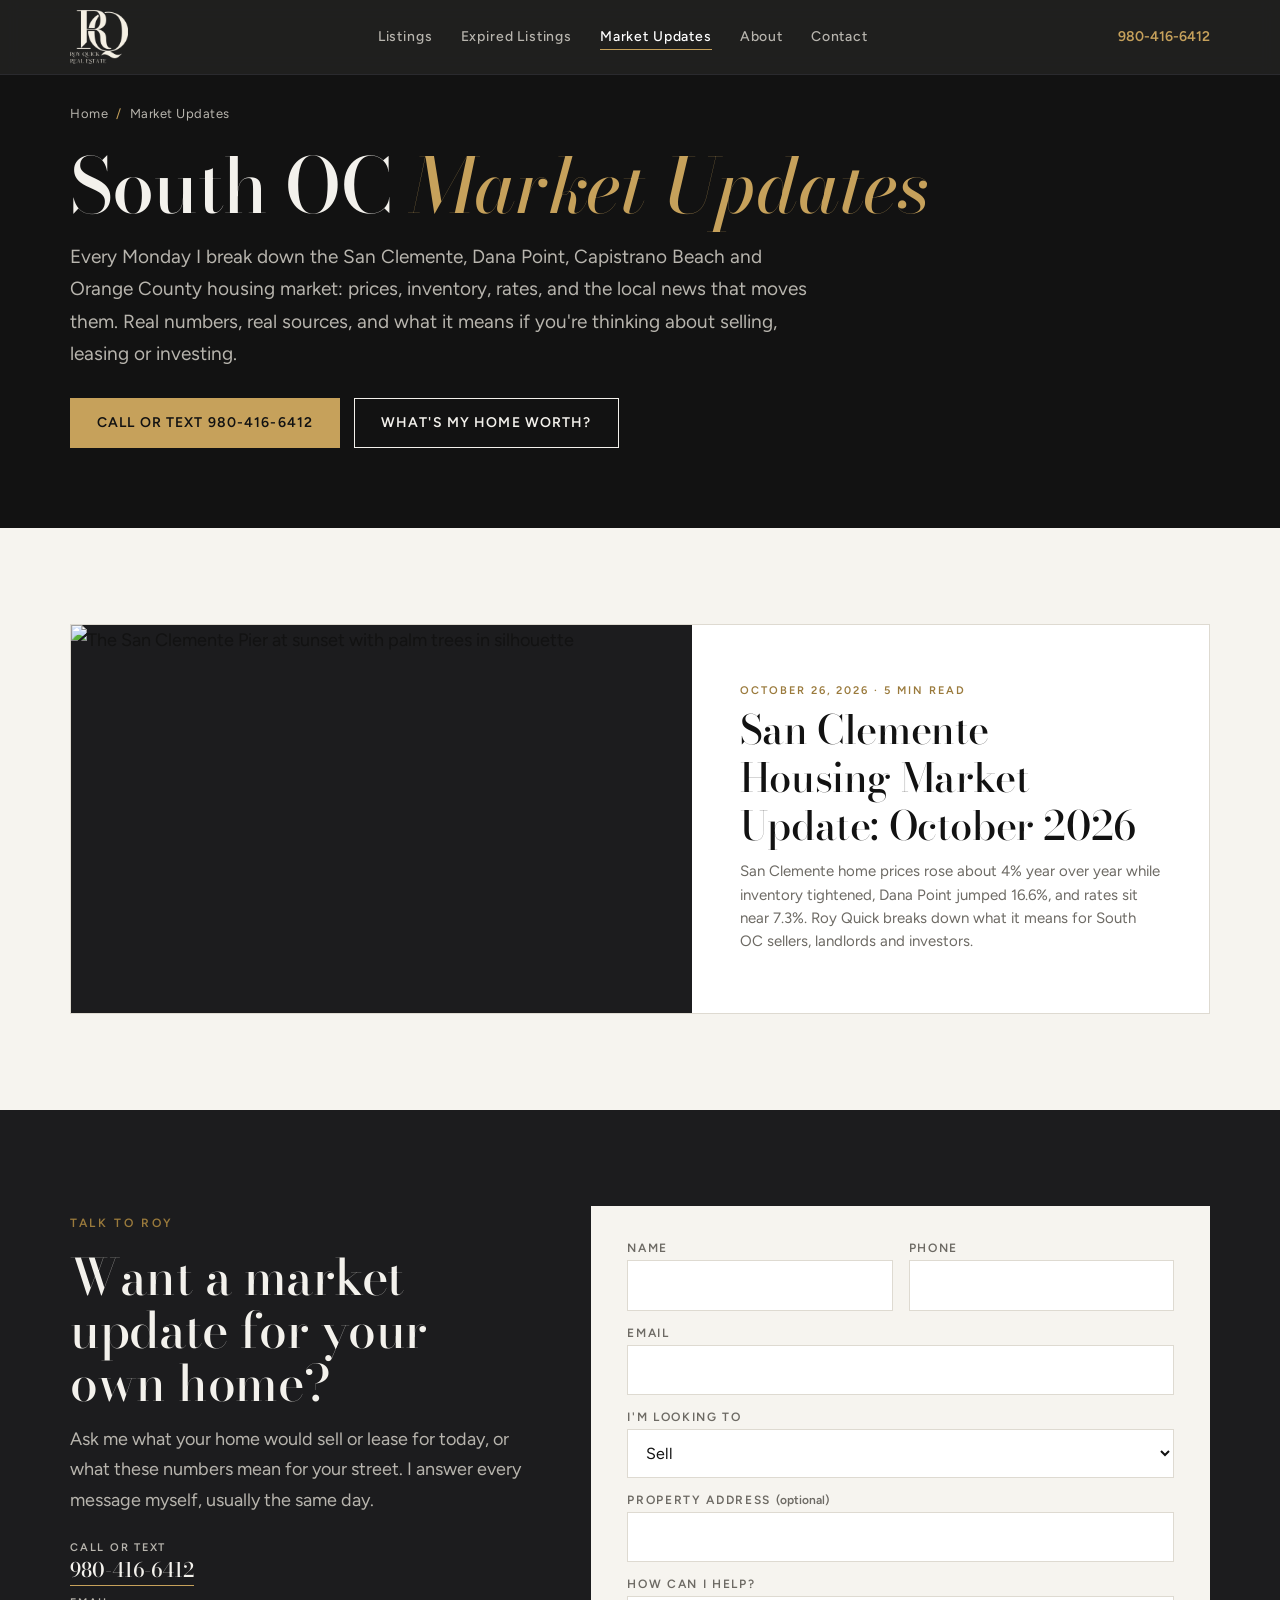
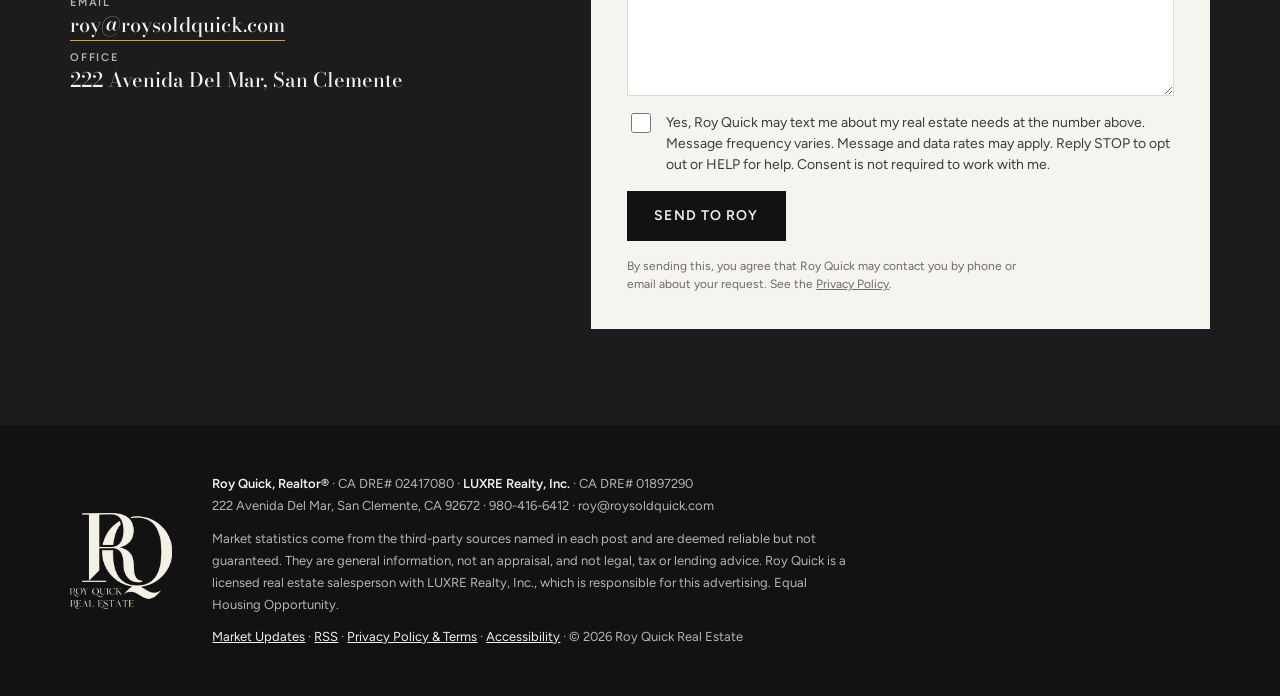
==== market-updates/index.html @ 563cfbc6 "Add Market Updates blog, SEO schema, and first draft post Co-Authored-By: Claude Opus 5.5 (1M contex" ====
<!doctype html>
<html lang="en">
<head>
<meta charset="utf-8">
<meta name="viewport" content="width=device-width, initial-scale=1, viewport-fit=cover">
<title>San Clemente &amp; South OC Real Estate Market Updates | Roy Quick, Realtor®</title>
<meta name="description" content="Weekly San Clemente, Dana Point, Capistrano Beach and Orange County housing market updates from Roy Quick, Realtor® with LUXRE Realty. Prices, inventory, rates and local news, with sources.">
<meta name="robots" content="index,follow,max-image-preview:large">
<link rel="canonical" href="https://roysoldquick.com/market-updates/">
<meta property="og:type" content="website">
<meta property="og:site_name" content="Roy Quick Real Estate">
<meta property="og:title" content="South OC Market Updates from Roy Quick">
<meta property="og:description" content="Weekly San Clemente, Dana Point and Orange County housing market updates, with sources.">
<meta property="og:url" content="https://roysoldquick.com/market-updates/">
<meta property="og:image" content="https://images.unsplash.com/photo-1586174274488-97262f49b7e2?auto=format&amp;fit=crop&amp;w=1200&amp;q=75">
<meta name="twitter:card" content="summary_large_image">
<link rel="preconnect" href="https://fonts.googleapis.com">
<link rel="preconnect" href="https://fonts.gstatic.com" crossorigin>
<link rel="preconnect" href="https://images.unsplash.com">
<link rel="stylesheet" href="https://fonts.googleapis.com/css2?family=Bodoni+Moda:ital,opsz,wght@0,6..96,400..700;1,6..96,400..600&family=Figtree:wght@400;500;600;700&display=swap">
<link rel="stylesheet" href="/assets/blog.css">
<link rel="icon" type="image/png" href="/logo-dark.png">
<link rel="alternate" type="application/rss+xml" title="Roy Quick Market Updates" href="/feed.xml">
<script type="application/ld+json">{
 "@context": "https://schema.org",
 "@graph": [
  {
   "@type": "Blog",
   "@id": "https://roysoldquick.com/market-updates/#blog",
   "name": "Roy Quick Market Updates",
   "description": "Weekly San Clemente, Dana Point and South Orange County real estate market updates and local news from Roy Quick, Realtor® with LUXRE Realty.",
   "url": "https://roysoldquick.com/market-updates/",
   "inLanguage": "en-US",
   "author": {
    "@id": "https://roysoldquick.com/#person"
   },
   "publisher": {
    "@id": "https://roysoldquick.com/#roy"
   },
   "blogPost": [
    {
     "@type": "BlogPosting",
     "headline": "San Clemente Housing Market Update: October 2026",
     "url": "https://roysoldquick.com/market-updates/san-clemente-housing-market-update-october-2026/",
     "datePublished": "2026-10-26T12:00:00-07:00",
     "image": "https://images.unsplash.com/photo-1586174274488-97262f49b7e2?auto=format&fit=crop&w=1200&q=75"
    }
   ]
  },
  {
   "@type": "BreadcrumbList",
   "itemListElement": [
    {
     "@type": "ListItem",
     "position": 1,
     "name": "Home",
     "item": "https://roysoldquick.com/"
    },
    {
     "@type": "ListItem",
     "position": 2,
     "name": "Market Updates",
     "item": "https://roysoldquick.com/market-updates/"
    }
   ]
  },
  {
   "@type": "Person",
   "@id": "https://roysoldquick.com/#person",
   "name": "Roy Quick",
   "jobTitle": "Realtor®",
   "url": "https://roysoldquick.com/",
   "image": "https://roysoldquick.com/roy.jpg",
   "worksFor": {
    "@type": "RealEstateAgent",
    "name": "LUXRE Realty, Inc.",
    "url": "https://luxrerealty.com/"
   },
   "hasCredential": {
    "@type": "EducationalOccupationalCredential",
    "credentialCategory": "license",
    "name": "California DRE Salesperson License #02417080"
   },
   "knowsAbout": [
    "San Clemente real estate",
    "Dana Point real estate",
    "South Orange County housing market",
    "Selling a home",
    "Leasing a home",
    "Real estate investing",
    "Expired listings"
   ],
   "sameAs": [
    "https://www.instagram.com/roysoldquick/",
    "https://www.youtube.com/@roysoldquick",
    "https://www.facebook.com/profile.php?id=61581441453609",
    "https://linktr.ee/roysoldquick"
   ]
  },
  {
   "@type": "RealEstateAgent",
   "@id": "https://roysoldquick.com/#roy",
   "name": "Roy Quick",
   "alternateName": "Roy Quick Real Estate",
   "url": "https://roysoldquick.com/",
   "image": "https://roysoldquick.com/roy.jpg",
   "telephone": "+1-980-416-6412",
   "email": "roy@roysoldquick.com",
   "address": {
    "@type": "PostalAddress",
    "streetAddress": "222 Avenida Del Mar",
    "addressLocality": "San Clemente",
    "addressRegion": "CA",
    "postalCode": "92672",
    "addressCountry": "US"
   },
   "areaServed": [
    {
     "@type": "City",
     "name": "San Clemente, CA"
    },
    {
     "@type": "City",
     "name": "Dana Point, CA"
    },
    {
     "@type": "City",
     "name": "Capistrano Beach, CA"
    },
    {
     "@type": "City",
     "name": "San Juan Capistrano, CA"
    },
    {
     "@type": "City",
     "name": "Laguna Niguel, CA"
    },
    {
     "@type": "City",
     "name": "Rancho Mission Viejo, CA"
    },
    {
     "@type": "AdministrativeArea",
     "name": "Orange County, CA"
    }
   ],
   "parentOrganization": {
    "@type": "RealEstateAgent",
    "name": "LUXRE Realty, Inc.",
    "url": "https://luxrerealty.com/"
   },
   "sameAs": [
    "https://www.instagram.com/roysoldquick/",
    "https://www.youtube.com/@roysoldquick",
    "https://www.facebook.com/profile.php?id=61581441453609",
    "https://linktr.ee/roysoldquick"
   ]
  }
 ]
}</script>
</head>
<body>
<a class="skip" href="#main">Skip to main content</a>
<header class="site">
  <div class="wrap nav">
    <a href="/" aria-label="Roy Quick Real Estate home"><img src="/logo-light.png" alt="Roy Quick Real Estate" width="58" height="54"></a>
    <ul>
      <li><a href="/#listings">Listings</a></li>
      <li><a href="/#expired">Expired Listings</a></li>
      <li><a href="/market-updates/" aria-current="page">Market Updates</a></li>
      <li><a href="/#about">About</a></li>
      <li><a href="/#contact">Contact</a></li>
    </ul>
    <a class="call" href="tel:+19804166412">980-416-6412</a>
  </div>
</header>
<main id="main">
<section class="bhero">
  <div class="wrap">
    <nav class="crumbs" aria-label="Breadcrumb"><a href="/">Home</a><span aria-hidden="true">/</span>Market Updates</nav>
    <h1>South OC <em>Market Updates</em></h1>
    <p class="lede">Every Monday I break down the San Clemente, Dana Point, Capistrano Beach and Orange County housing market: prices, inventory, rates, and the local news that moves them. Real numbers, real sources, and what it means if you're thinking about selling, leasing or investing.</p>
    <div class="ctas">
      <a class="btn btn-gold" href="tel:+19804166412">Call or text 980-416-6412</a>
      <a class="btn btn-line" href="#talk">What's my home worth?</a>
    </div>
  </div>
</section>
<div class="wrap"><div class="posts">
<a class="pcard feature" href="/market-updates/san-clemente-housing-market-update-october-2026/">
  <div class="ph"><img src="https://images.unsplash.com/photo-1586174274488-97262f49b7e2?auto=format&amp;fit=crop&amp;w=1400&amp;q=75" alt="The San Clemente Pier at sunset with palm trees in silhouette" loading="lazy" width="1400" height="875"></div>
  <div class="pb">
    <span class="meta">October 26, 2026 · 5 min read</span>
    <h2>San Clemente Housing Market Update: October 2026</h2>
    <p>San Clemente home prices rose about 4% year over year while inventory tightened, Dana Point jumped 16.6%, and rates sit near 7.3%. Roy Quick breaks down what it means for South OC sellers, landlords and investors.</p>
  </div>
</a>
</div></div>
<section class="lead" id="talk">
  <div class="wrap grid">
    <div>
      <span class="eyebrow">Talk to Roy</span>
      <h2>Want a market update for your own home?</h2>
      <p class="lede">Ask me what your home would sell or lease for today, or what these numbers mean for your street. I answer every message myself, usually the same day.</p>
      <dl>
        <div><dt>Call or text</dt><dd><a href="tel:+19804166412">980-416-6412</a></dd></div>
        <div><dt>Email</dt><dd><a href="mailto:roy@roysoldquick.com">roy@roysoldquick.com</a></dd></div>
        <div><dt>Office</dt><dd>222 Avenida Del Mar, San Clemente</dd></div>
      </dl>
    </div>
    <form data-lead novalidate>
      <div class="f"><label for="l-name">Name</label><input id="l-name" name="name" autocomplete="name" required></div>
      <div class="f"><label for="l-phone">Phone</label><input id="l-phone" name="phone" type="tel" autocomplete="tel"></div>
      <div class="f full"><label for="l-email">Email</label><input id="l-email" name="email" type="email" autocomplete="email"></div>
      <div class="f full"><label for="l-type">I'm looking to</label>
        <select id="l-type" name="looking_to"><option>Sell</option><option>Lease out my home</option><option>Get a home value</option><option>Invest</option><option>Buy</option><option>Other</option></select></div>
      <div class="f full"><label for="l-address">Property address <span style="text-transform:none;letter-spacing:0">(optional)</span></label><input id="l-address" name="address" autocomplete="street-address"></div>
      <div class="f full"><label for="l-msg">How can I help?</label><textarea id="l-msg" name="message"></textarea></div>
      <div class="f full"><label class="check" for="l-sms"><input type="checkbox" id="l-sms" name="sms_consent" value="yes"> <span>Yes, Roy Quick may text me about my real estate needs at the number above. Message frequency varies. Message and data rates may apply. Reply STOP to opt out or HELP for help. Consent is not required to work with me.</span></label></div>
      <div class="hp" aria-hidden="true"><label for="l-website">Leave this empty</label><input id="l-website" name="website" tabindex="-1" autocomplete="off"></div>
      <div class="form-foot">
        <button class="btn btn-dark" type="submit">Send to Roy</button>
        <p class="fine">By sending this, you agree that Roy Quick may contact you by phone or email about your request. See the <a href="/privacy.html">Privacy Policy</a>.</p>
        <p class="err" hidden></p>
      </div>
    </form>
  </div>
</section>
</main>
<footer>
  <div class="wrap">
    <img src="/logo-light.png" alt="Roy Quick Real Estate" width="102" height="96" loading="lazy">
    <div>
      <p><strong>Roy Quick, Realtor®</strong> · CA DRE# 02417080 · <strong>LUXRE Realty, Inc.</strong> · CA DRE# 01897290<br>222 Avenida Del Mar, San Clemente, CA 92672 · 980-416-6412 · roy@roysoldquick.com</p>
      <p>Market statistics come from the third-party sources named in each post and are deemed reliable but not guaranteed. They are general information, not an appraisal, and not legal, tax or lending advice. Roy Quick is a licensed real estate salesperson with LUXRE Realty, Inc., which is responsible for this advertising. Equal Housing Opportunity.</p>
      <p><a href="/market-updates/">Market Updates</a> · <a href="/feed.xml">RSS</a> · <a href="/privacy.html">Privacy Policy &amp; Terms</a> · <a href="/privacy.html#accessibility">Accessibility</a> · © 2026 Roy Quick Real Estate</p>
    </div>
  </div>
</footer>
<nav class="quickbar" aria-label="Contact Roy">
  <a href="tel:+19804166412">Call Roy</a>
  <a href="sms:+19804166412">Text</a>
  <a href="mailto:roy@roysoldquick.com">Email</a>
</nav>
<script src="/assets/lead.js" defer></script>
</body>
</html>
---- assets/blog.css ----
/* Market Updates: same suit as the homepage (charcoal, bone, gold tie bar),
   tuned for long reading and fast ways to reach Roy. */
:root{
  color-scheme: light;
  --ink:#121212;
  --char:#1c1c1e;
  --char-2:#26262a;
  --line-d:#3a3a3f;
  --bone:#f6f4ef;
  --paper:#ffffff;
  --line-l:#dedad1;
  --stone:#6d6a64;
  --mist:#b8b5ae;
  --gold:#c6a15b;
  --gold-deep:#9a7a3c;
  --display:"Bodoni Moda", "Didot", "Bodoni 72", Georgia, serif;
  --body:"Figtree", "Helvetica Neue", Arial, sans-serif;
}
*{box-sizing:border-box}
html{scroll-behavior:smooth}
@media (prefers-reduced-motion:reduce){html{scroll-behavior:auto}*{transition:none!important;animation:none!important}}
body{background:var(--bone);color:var(--ink);font:400 18px/1.7 var(--body);margin:0}
img{max-width:100%;display:block;height:auto}
a{color:inherit}
:focus-visible{outline:2px solid var(--gold);outline-offset:3px}
.wrap{max-width:1180px;margin:0 auto;padding-left:max(20px, env(safe-area-inset-left,0px));padding-right:max(20px, env(safe-area-inset-right,0px))}
.narrow{max-width:760px;margin:0 auto;padding-left:max(20px, env(safe-area-inset-left,0px));padding-right:max(20px, env(safe-area-inset-right,0px))}
.eyebrow{font:600 12px/1 var(--body);letter-spacing:.22em;text-transform:uppercase;color:var(--gold-deep)}
.ink .eyebrow,.dark .eyebrow{color:var(--gold)}
h1,h2,h3{font-family:var(--display);font-weight:500;text-wrap:balance;margin:0;letter-spacing:-.01em}
p{margin:0}

.btn{display:inline-flex;align-items:center;justify-content:center;gap:10px;font:600 14px/1 var(--body);letter-spacing:.08em;text-transform:uppercase;text-decoration:none;padding:17px 26px;border:1px solid transparent;cursor:pointer;transition:background .2s,color .2s,border-color .2s}
.btn-gold{background:var(--gold);color:var(--ink)}
.btn-gold:hover{background:#d6b26c}
.btn-line{border-color:currentColor;background:transparent;color:inherit}
.btn-line:hover{background:#f3f1ec;color:var(--ink);border-color:#f3f1ec}
.btn-dark{background:var(--ink);color:#f3f1ec}
.btn-dark:hover{background:#000}

/* header (matches homepage) */
header.site{position:sticky;top:env(safe-area-inset-top,0px);z-index:20;background:rgba(18,18,18,.94);backdrop-filter:blur(8px);color:#f3f1ec;border-bottom:1px solid #2a2a2e}
.nav{display:flex;align-items:center;justify-content:space-between;gap:20px;padding-block:10px}
.nav img{height:54px;width:auto}
.nav ul{display:flex;gap:28px;list-style:none;margin:0;padding:0;font:500 14px/1 var(--body);letter-spacing:.06em}
.nav ul a{text-decoration:none;color:var(--mist)}
.nav ul a:hover,.nav ul a[aria-current]{color:#fff}
.nav ul a[aria-current]{border-bottom:1px solid var(--gold);padding-bottom:4px}
.nav .call{font:600 14px/1 var(--body);text-decoration:none;color:var(--gold);white-space:nowrap}
@media (max-width:860px){.nav ul{display:none}}

/* breadcrumbs */
.crumbs{font-size:13px;letter-spacing:.04em;color:var(--mist);padding-top:28px}
.crumbs a{color:var(--mist);text-decoration:none}
.crumbs a:hover{color:#fff}
.crumbs span[aria-hidden]{margin:0 8px;color:var(--gold)}

/* blog index hero */
.bhero{background:var(--ink);color:#f3f1ec}
.bhero .wrap{padding-block:0 clamp(48px,7vw,80px)}
.bhero h1{font-size:clamp(42px,6vw,76px);line-height:1;margin:22px 0 18px}
.bhero h1 em{font-style:italic;color:var(--gold)}
.bhero .lede{font-size:19px;color:var(--mist);max-width:62ch}
.bhero .ctas{display:flex;flex-wrap:wrap;gap:14px;margin-top:28px}

/* post list */
.posts{display:grid;grid-template-columns:repeat(3,minmax(0,1fr));gap:28px;padding-block:clamp(56px,8vw,96px)}
@media (max-width:960px){.posts{grid-template-columns:repeat(2,minmax(0,1fr))}}
@media (max-width:620px){.posts{grid-template-columns:1fr}}
.pcard{background:var(--paper);border:1px solid var(--line-l);display:grid;grid-template-rows:auto 1fr;text-decoration:none;transition:border-color .2s,transform .2s}
.pcard:hover{border-color:var(--gold);transform:translateY(-2px)}
.pcard .ph{aspect-ratio:16/10;overflow:hidden;background:var(--char)}
.pcard .ph img{width:100%;height:100%;object-fit:cover}
.pcard .pb{padding:22px 24px 26px;display:grid;gap:10px;align-content:start}
.pcard h2,.pcard h3{font-size:24px;line-height:1.2}
.pcard p{color:var(--stone);font-size:15px;line-height:1.55}
.pcard .meta{font:600 11px/1 var(--body);letter-spacing:.18em;text-transform:uppercase;color:var(--gold-deep)}
.pcard.feature{grid-column:1/-1;grid-template-columns:1.2fr 1fr;grid-template-rows:auto}
.pcard.feature .ph{aspect-ratio:auto;min-height:340px}
.pcard.feature .pb{padding:clamp(24px,4vw,48px);align-content:center}
.pcard.feature h2{font-size:clamp(28px,3.4vw,40px)}
@media (max-width:760px){.pcard.feature{grid-template-columns:1fr}.pcard.feature .ph{min-height:0;aspect-ratio:16/10}}

/* article */
.ahead{background:var(--ink);color:#f3f1ec;padding-bottom:clamp(40px,6vw,64px)}
.ahead h1{font-size:clamp(36px,5.4vw,64px);line-height:1.04;margin:20px 0 18px}
.ahead .dek{font-size:20px;line-height:1.55;color:var(--mist);max-width:60ch}
.byline{display:flex;align-items:center;gap:14px;margin-top:28px;padding-top:22px;border-top:1px solid var(--line-d);font-size:14px;color:var(--mist)}
.byline img{width:52px;height:52px;border-radius:50%;object-fit:cover;border:1px solid var(--gold)}
.byline strong{color:#fff;font-weight:600}
.byline a{color:var(--gold);text-decoration:none}
.heroimg{margin:0;background:var(--bone)}
.heroimg img{width:100%;max-height:620px;object-fit:cover}
.credit{font-size:12px;color:var(--stone);letter-spacing:.02em;padding-top:10px}
.credit a{color:inherit}
.heroimg .credit{max-width:1180px;margin:0 auto;padding:10px 20px 0;background:var(--bone)}

.article{padding-block:clamp(40px,6vw,72px)}
.article > * + *{margin-top:1.15em}
.article h2{font-size:clamp(28px,3.2vw,36px);line-height:1.15;margin-top:1.9em;padding-top:.9em;border-top:1px solid var(--line-l)}
.article h3{font-size:24px;line-height:1.25;margin-top:1.6em}
.article p,.article li{color:#2b2926}
.article ul,.article ol{padding-left:24px}
.article li + li{margin-top:.45em}
.article a{color:var(--gold-deep);text-decoration-thickness:1px;text-underline-offset:3px}
.article a.btn{text-decoration:none}
.article a.btn-gold{color:var(--ink)}
.article .cta a.btn-line{color:#f3f1ec}
.article strong{color:var(--ink)}
.article blockquote{margin:1.6em 0;padding:4px 0 4px 24px;border-left:2px solid var(--gold);font:400 italic 23px/1.5 var(--display);color:var(--ink)}
.article figure{margin:2em 0}
.article figure img{width:100%;aspect-ratio:16/10;object-fit:cover}
.article .tldr{background:var(--paper);border:1px solid var(--line-l);border-top:3px solid var(--gold);padding:22px 26px}
.article .tldr h2{border:0;padding:0;margin:0 0 10px;font-size:22px}
.article .tldr ul{margin:0}
.article .note{font-size:14px;color:var(--stone)}

/* stat tiles inside posts */
.stats{display:grid;grid-template-columns:repeat(3,minmax(0,1fr));gap:1px;background:var(--line-l);border:1px solid var(--line-l);margin:1.8em 0}
@media (max-width:620px){.stats{grid-template-columns:repeat(2,minmax(0,1fr))}}
.stats div{background:var(--paper);padding:20px 18px;display:grid;gap:6px;align-content:start}
.stats b{font:500 clamp(26px,3vw,34px)/1 var(--display);font-variant-numeric:tabular-nums;color:var(--ink)}
.stats span{font-size:13px;line-height:1.4;color:var(--stone)}
.stats em{font-style:normal;font-size:12px;color:var(--gold-deep);font-weight:600}

/* data table */
.tbl{width:100%;border-collapse:collapse;font-size:15px;margin:1.6em 0;background:var(--paper);border:1px solid var(--line-l)}
.tbl th,.tbl td{padding:12px 14px;text-align:left;border-bottom:1px solid var(--line-l);font-variant-numeric:tabular-nums}
.tbl th{font:600 12px/1.3 var(--body);letter-spacing:.12em;text-transform:uppercase;color:var(--stone);background:#faf8f4}
.tblwrap{overflow-x:auto}

/* inline CTA */
.cta{background:var(--char);color:#f3f1ec;padding:clamp(24px,4vw,36px);display:grid;gap:14px;margin:2.2em 0}
.cta h2,.cta h3{color:#fff;border:0;padding:0;margin:0;font-size:clamp(24px,3vw,30px)}
.cta p{color:var(--mist)!important}
.cta .row{display:flex;flex-wrap:wrap;gap:12px;margin-top:6px}
.cta .btn-line{color:#f3f1ec}

/* FAQ */
.faq{margin-top:2.4em}
.faq details{border-bottom:1px solid var(--line-l);padding:16px 0}
.faq summary{cursor:pointer;font:500 21px/1.35 var(--display);list-style:none;display:flex;justify-content:space-between;gap:16px}
.faq summary::-webkit-details-marker{display:none}
.faq summary::after{content:"+";color:var(--gold-deep);font-family:var(--body);font-size:24px;line-height:1}
.faq details[open] summary::after{content:"–"}
.faq details p{margin-top:10px}

/* sources */
.sources{margin-top:2.4em;padding:22px 26px;background:var(--paper);border:1px solid var(--line-l);font-size:15px}
.sources h2{border:0;padding:0;margin:0 0 8px;font-size:22px}
.sources ol{margin:0;padding-left:20px}
.sources li{color:var(--stone)}

/* author box */
.author{display:grid;grid-template-columns:auto 1fr;gap:22px;align-items:start;margin-top:2.6em;padding-top:2em;border-top:1px solid var(--line-l)}
.author img{width:96px;height:96px;border-radius:50%;object-fit:cover;border:1px solid var(--gold)}
.author h2{border:0;padding:0;margin:0 0 6px;font-size:24px}
.author p{font-size:16px;color:var(--stone)!important}
.author .row{display:flex;flex-wrap:wrap;gap:10px;margin-top:12px}
.author .row a{font:600 12px/1 var(--body);letter-spacing:.08em;text-transform:uppercase;text-decoration:none;padding:11px 14px;border:1px solid var(--ink);color:var(--ink)}
.author .row a:hover{background:var(--ink);color:#fff}
@media (max-width:520px){.author{grid-template-columns:1fr}}

/* lead form band */
.lead{background:var(--char);color:#f3f1ec;padding-block:clamp(56px,8vw,96px)}
.lead .grid{display:grid;grid-template-columns:.85fr 1.15fr;gap:clamp(28px,5vw,64px)}
@media (max-width:860px){.lead .grid{grid-template-columns:1fr}}
.lead h2{font-size:clamp(32px,4.2vw,50px);line-height:1.06;margin:14px 0 14px}
.lead .lede{color:var(--mist);font-size:18px;max-width:46ch}
.lead dl{display:grid;gap:14px;margin:26px 0 0}
.lead dt{font:600 11px/1 var(--body);letter-spacing:.16em;text-transform:uppercase;color:var(--mist);margin-bottom:4px}
.lead dd{margin:0;font:500 20px/1.3 var(--display)}
.lead dd a{text-decoration:none;border-bottom:1px solid var(--gold)}
form{display:grid;grid-template-columns:repeat(2,minmax(0,1fr));gap:16px;background:var(--bone);color:var(--ink);padding:clamp(22px,3.5vw,36px);align-content:start}
.f{display:grid;gap:6px;min-width:0}
.f.full{grid-column:1/-1}
@media (max-width:560px){form{grid-template-columns:1fr}}
label,.legend{font:600 12px/1 var(--body);letter-spacing:.14em;text-transform:uppercase;color:var(--stone)}
input,select,textarea{font:400 16px/1.4 var(--body);color:var(--ink);background:var(--paper);border:1px solid var(--line-l);padding:13px 14px;width:100%;border-radius:0}
input:focus,select:focus,textarea:focus{outline:none;border-color:var(--gold);box-shadow:0 0 0 3px rgba(198,161,91,.25)}
textarea{min-height:100px;resize:vertical}
.form-foot{grid-column:1/-1;display:flex;flex-wrap:wrap;align-items:center;gap:16px}
.fine{font-size:12px;color:var(--stone);line-height:1.5;max-width:52ch}
.fine a{color:inherit}
.err{color:#9b2c1f;font-size:14px}
.thanks{grid-column:1/-1;display:grid;gap:12px;padding:28px;border:1px solid var(--gold);background:var(--paper)}
.thanks h3{font-size:30px}
.check{display:flex;gap:12px;align-items:flex-start;text-transform:none;letter-spacing:0;font:400 14px/1.5 var(--body);color:#3d3b37;cursor:pointer}
.check input{width:20px;height:20px;flex:none;margin-top:1px;accent-color:var(--gold-deep)}
.hp{position:absolute;left:-9999px;width:1px;height:1px;overflow:hidden}

/* related */
.related{padding-block:clamp(56px,8vw,88px)}
.related .posts{padding-block:28px 0}

/* mobile quick-contact bar */
.quickbar{position:fixed;left:0;right:0;bottom:0;z-index:30;display:none;grid-template-columns:repeat(3,1fr);background:var(--ink);border-top:1px solid var(--gold);padding-bottom:env(safe-area-inset-bottom,0px)}
.quickbar a{display:grid;place-items:center;gap:2px;padding:12px 6px;color:#f3f1ec;text-decoration:none;font:600 12px/1.1 var(--body);letter-spacing:.1em;text-transform:uppercase}
.quickbar a + a{border-left:1px solid var(--line-d)}
.quickbar a:first-child{background:var(--gold);color:var(--ink)}
@media (max-width:760px){.quickbar{display:grid}body{padding-bottom:64px}}

.skip{position:absolute;left:-9999px;top:0;background:var(--gold);color:var(--ink);padding:12px 16px;z-index:50;font-weight:600}
.skip:focus{left:16px;top:16px}

footer{background:var(--ink);color:var(--mist);font-size:13px;line-height:1.7}
footer .wrap > div{display:grid;gap:10px}
footer a{color:#f3f1ec}
footer .wrap{display:grid;grid-template-columns:auto 1fr;gap:40px;align-items:center;padding-block:48px}
footer img{height:96px;width:auto}
footer p{max-width:80ch}
footer strong{color:#f3f1ec;font-weight:600}
@media (max-width:640px){footer .wrap{grid-template-columns:1fr}}
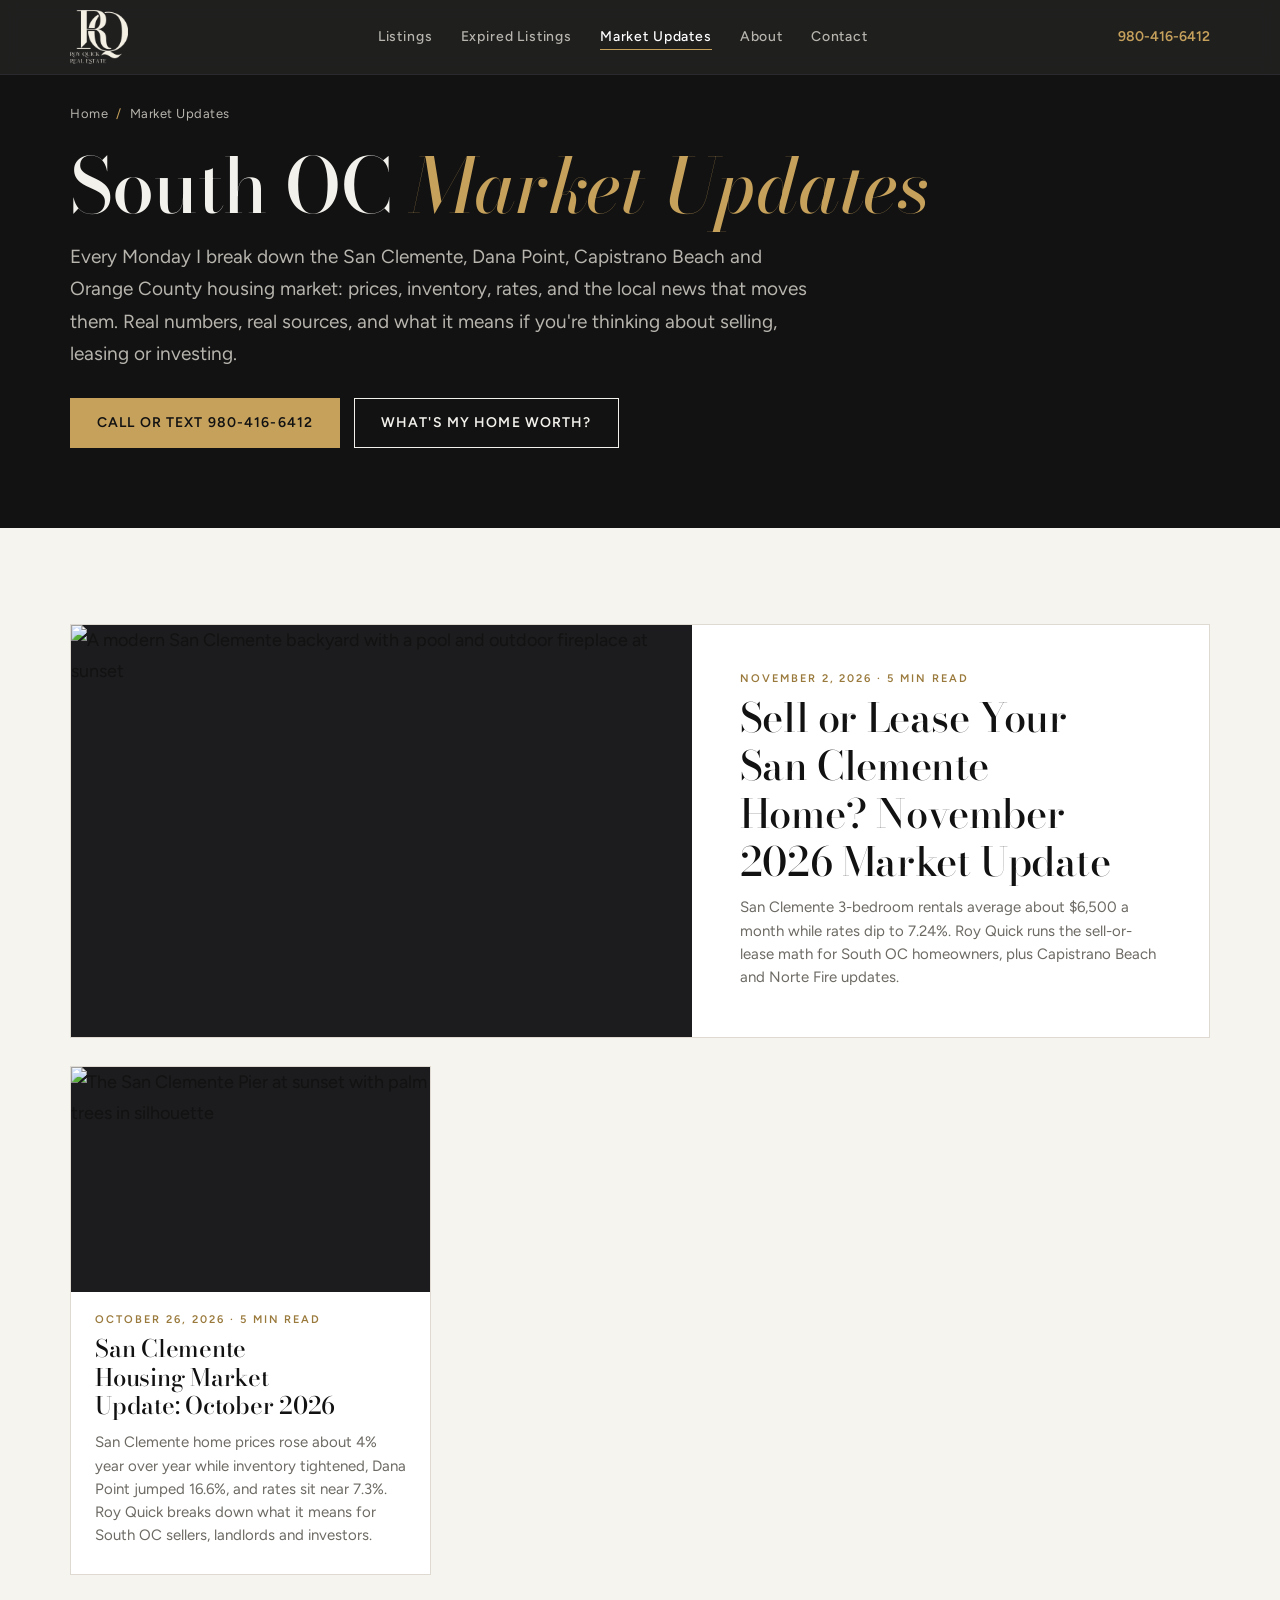
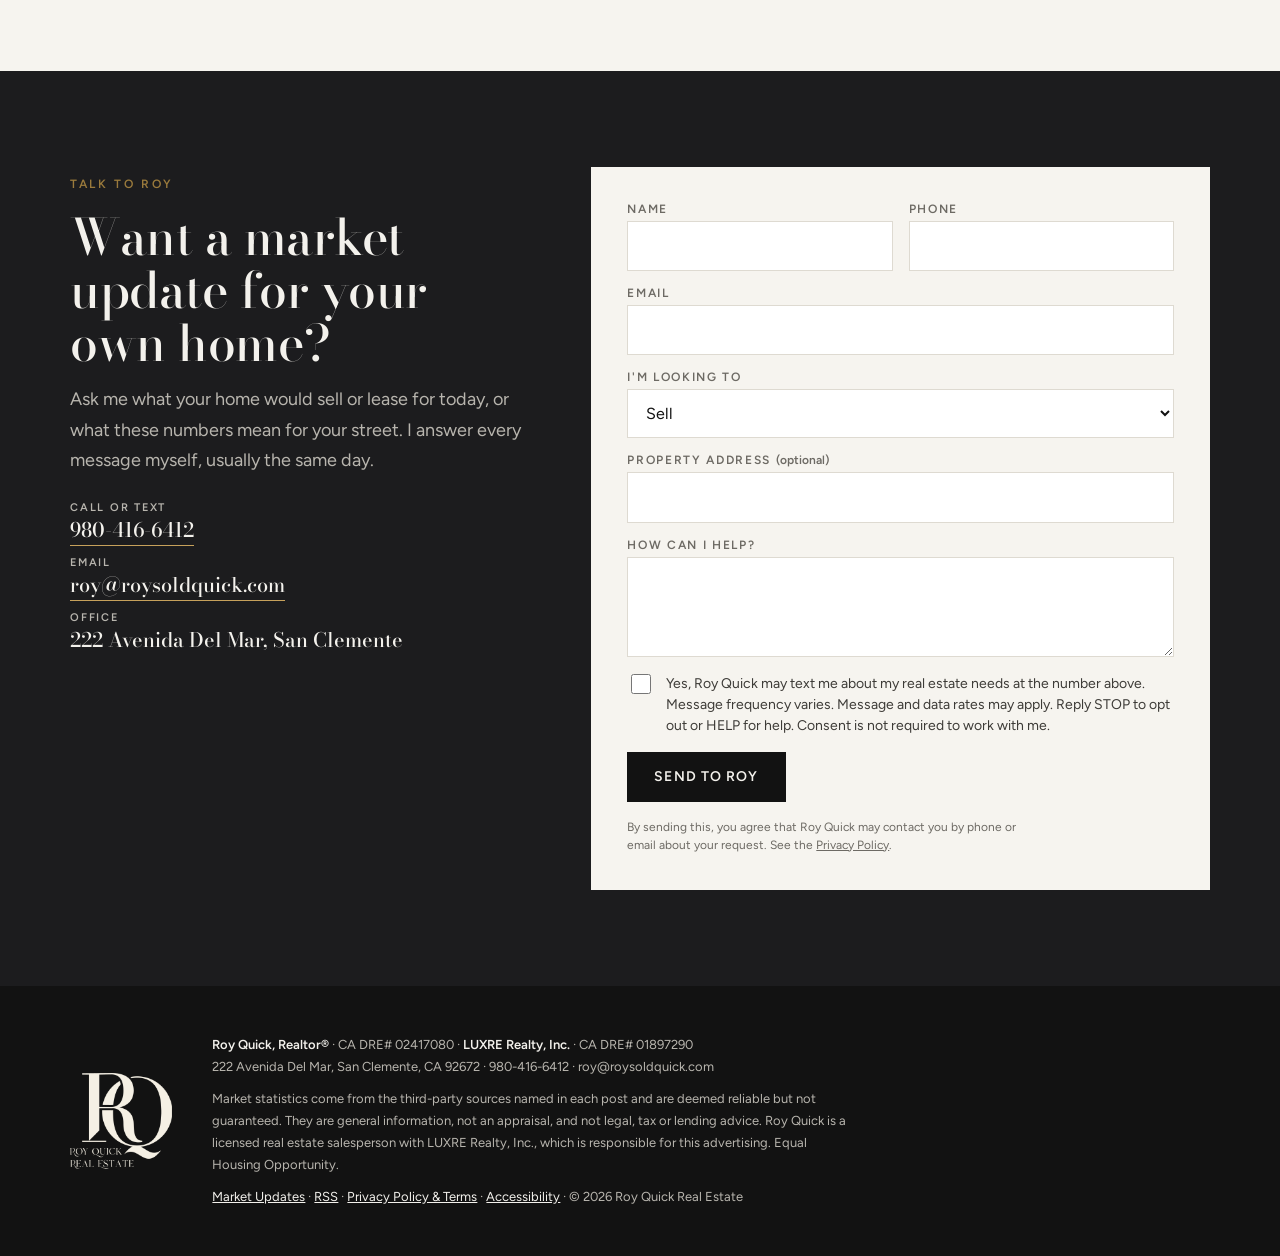
==== commit 74228f0d: "Draft Nov 2 Market Update: sell or lease in San Clemente Co-Authored-By: Claude Opus 5.5 <noreply@an" ====
--- a/market-updates/index.html
+++ b/market-updates/index.html
@@ -12,7 +12,7 @@
 <meta property="og:title" content="South OC Market Updates from Roy Quick">
 <meta property="og:description" content="Weekly San Clemente, Dana Point and Orange County housing market updates, with sources.">
 <meta property="og:url" content="https://roysoldquick.com/market-updates/">
-<meta property="og:image" content="https://images.unsplash.com/photo-1586174274488-97262f49b7e2?auto=format&amp;fit=crop&amp;w=1200&amp;q=75">
+<meta property="og:image" content="https://images.unsplash.com/photo-1657383543368-7d929944be6a?auto=format&amp;fit=crop&amp;w=1200&amp;q=75">
 <meta name="twitter:card" content="summary_large_image">
 <link rel="preconnect" href="https://fonts.googleapis.com">
 <link rel="preconnect" href="https://fonts.gstatic.com" crossorigin>
@@ -38,6 +38,13 @@
     "@id": "https://roysoldquick.com/#roy"
    },
    "blogPost": [
+    {
+     "@type": "BlogPosting",
+     "headline": "Sell or Lease Your San Clemente Home? November 2026 Market Update",
+     "url": "https://roysoldquick.com/market-updates/sell-or-lease-san-clemente-home-november-2026/",
+     "datePublished": "2026-11-02T12:00:00-08:00",
+     "image": "https://images.unsplash.com/photo-1657383543368-7d929944be6a?auto=format&fit=crop&w=1200&q=75"
+    },
     {
      "@type": "BlogPosting",
      "headline": "San Clemente Housing Market Update: October 2026",
@@ -187,8 +194,16 @@
   </div>
 </section>
 <div class="wrap"><div class="posts">
-<a class="pcard feature" href="/market-updates/san-clemente-housing-market-update-october-2026/">
-  <div class="ph"><img src="https://images.unsplash.com/photo-1586174274488-97262f49b7e2?auto=format&amp;fit=crop&amp;w=1400&amp;q=75" alt="The San Clemente Pier at sunset with palm trees in silhouette" loading="lazy" width="1400" height="875"></div>
+<a class="pcard feature" href="/market-updates/sell-or-lease-san-clemente-home-november-2026/">
+  <div class="ph"><img src="https://images.unsplash.com/photo-1657383543368-7d929944be6a?auto=format&amp;fit=crop&amp;w=1400&amp;q=75" alt="A modern San Clemente backyard with a pool and outdoor fireplace at sunset" loading="lazy" width="1400" height="875"></div>
+  <div class="pb">
+    <span class="meta">November 2, 2026 · 5 min read</span>
+    <h2>Sell or Lease Your San Clemente Home? November 2026 Market Update</h2>
+    <p>San Clemente 3-bedroom rentals average about $6,500 a month while rates dip to 7.24%. Roy Quick runs the sell-or-lease math for South OC homeowners, plus Capistrano Beach and Norte Fire updates.</p>
+  </div>
+</a>
+<a class="pcard" href="/market-updates/san-clemente-housing-market-update-october-2026/">
+  <div class="ph"><img src="https://images.unsplash.com/photo-1586174274488-97262f49b7e2?auto=format&amp;fit=crop&amp;w=800&amp;q=75" alt="The San Clemente Pier at sunset with palm trees in silhouette" loading="lazy" width="800" height="500"></div>
   <div class="pb">
     <span class="meta">October 26, 2026 · 5 min read</span>
     <h2>San Clemente Housing Market Update: October 2026</h2>
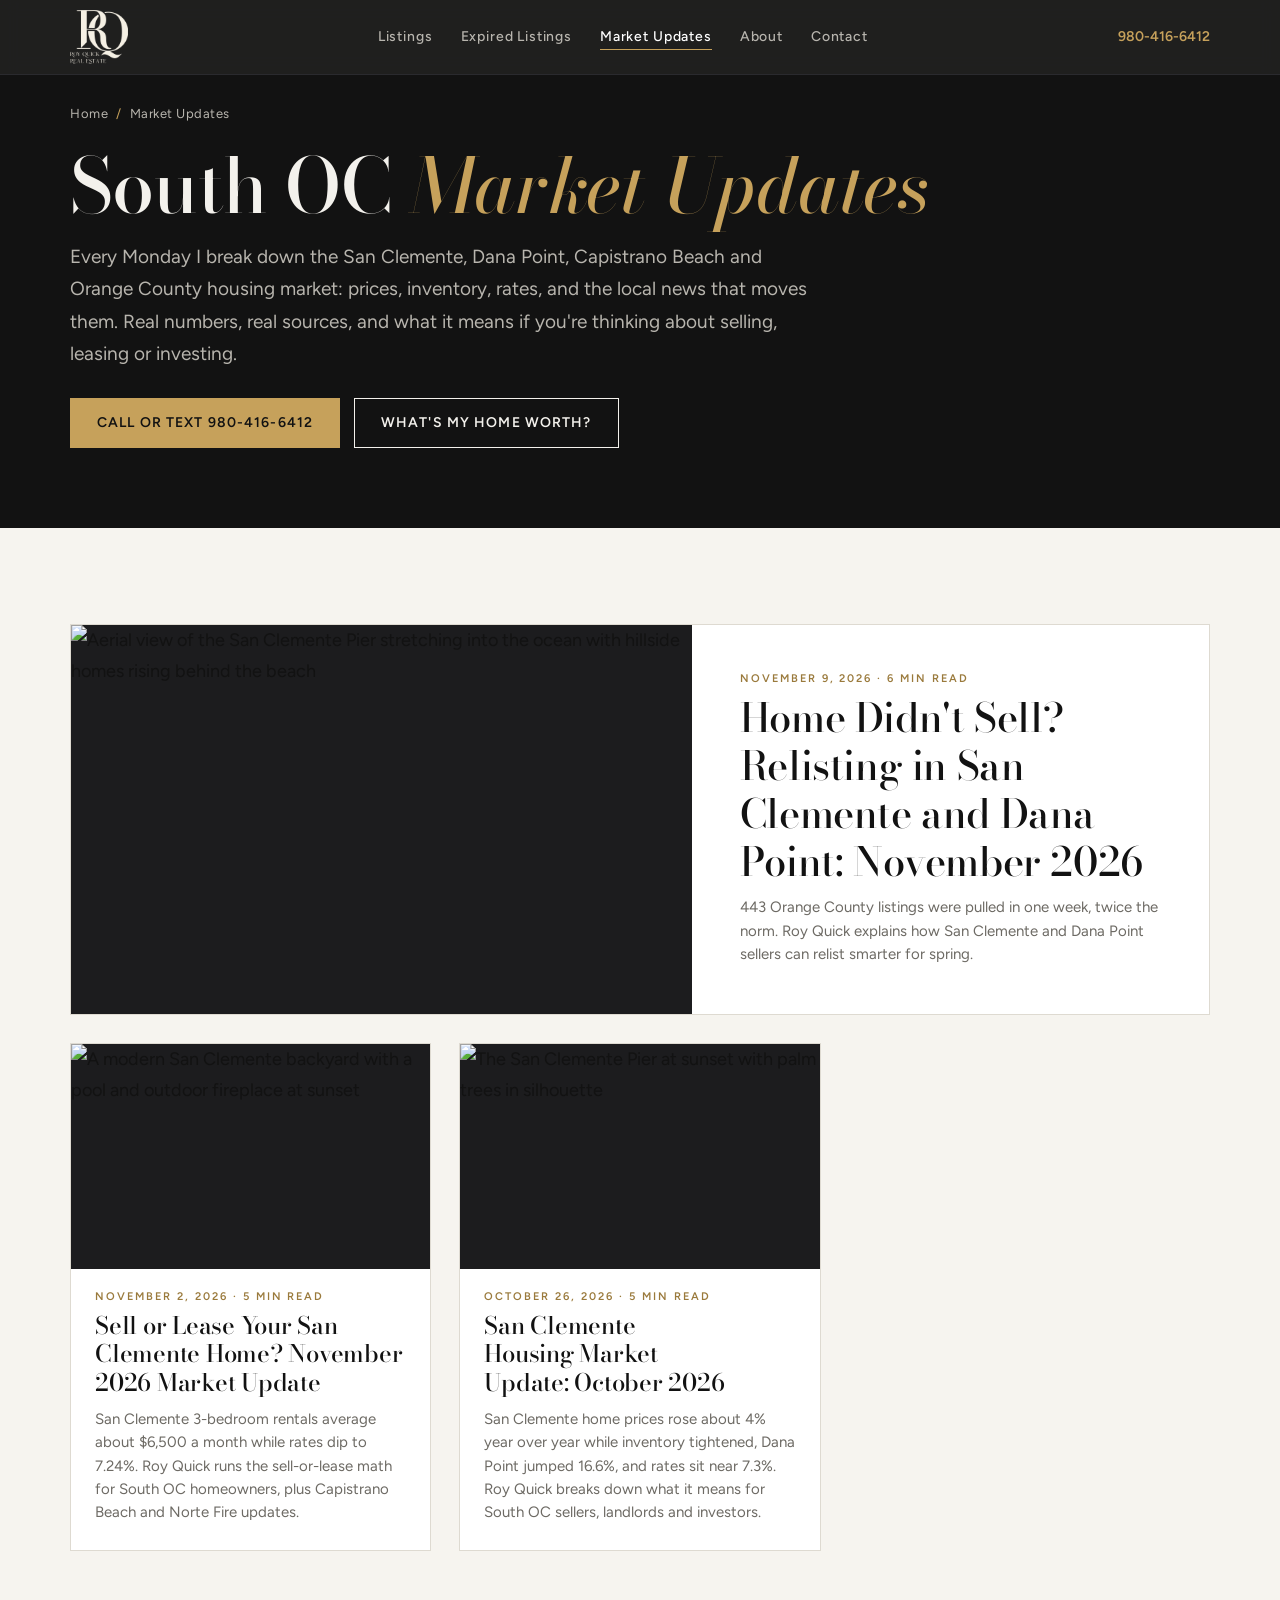
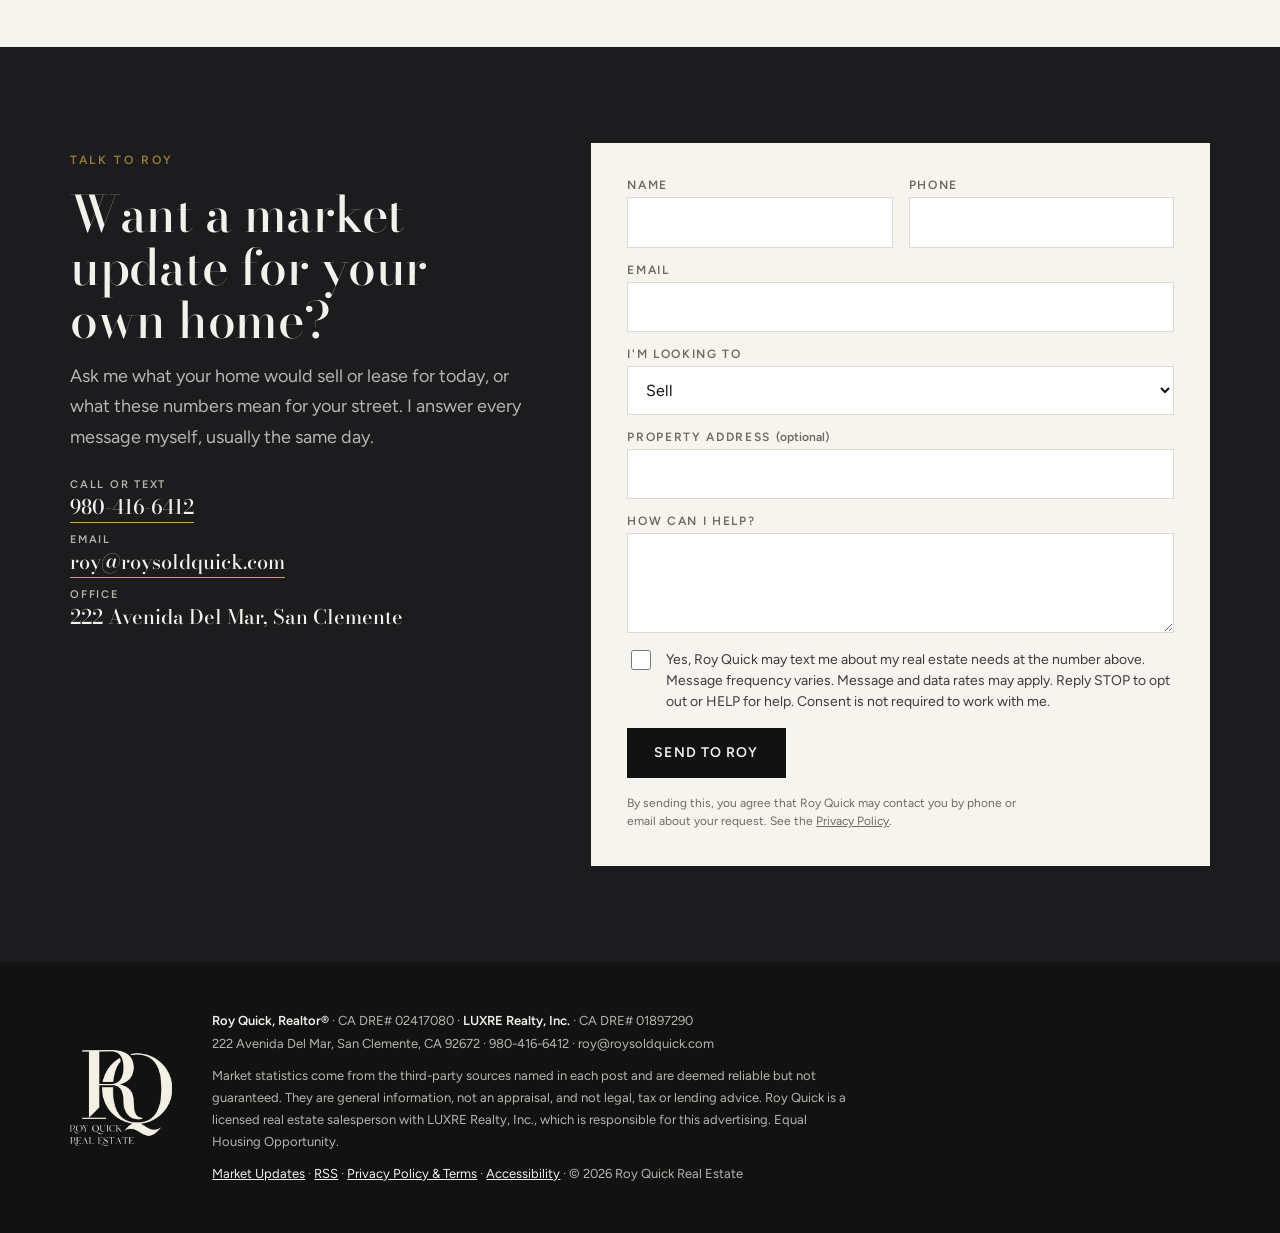
==== commit 34f77665: "Draft Nov 9 Market Update: relisting a home that didn't sell in San Clemente and Dana Point Co-Autho" ====
--- a/market-updates/index.html
+++ b/market-updates/index.html
@@ -12,7 +12,7 @@
 <meta property="og:title" content="South OC Market Updates from Roy Quick">
 <meta property="og:description" content="Weekly San Clemente, Dana Point and Orange County housing market updates, with sources.">
 <meta property="og:url" content="https://roysoldquick.com/market-updates/">
-<meta property="og:image" content="https://images.unsplash.com/photo-1657383543368-7d929944be6a?auto=format&amp;fit=crop&amp;w=1200&amp;q=75">
+<meta property="og:image" content="https://images.unsplash.com/photo-1519050959391-ce49bd1a6058?auto=format&amp;fit=crop&amp;w=1200&amp;q=75">
 <meta name="twitter:card" content="summary_large_image">
 <link rel="preconnect" href="https://fonts.googleapis.com">
 <link rel="preconnect" href="https://fonts.gstatic.com" crossorigin>
@@ -38,6 +38,13 @@
     "@id": "https://roysoldquick.com/#roy"
    },
    "blogPost": [
+    {
+     "@type": "BlogPosting",
+     "headline": "Home Didn't Sell? Relisting in San Clemente and Dana Point: November 2026",
+     "url": "https://roysoldquick.com/market-updates/relist-san-clemente-dana-point-home-november-2026/",
+     "datePublished": "2026-11-09T09:00:00-08:00",
+     "image": "https://images.unsplash.com/photo-1519050959391-ce49bd1a6058?auto=format&fit=crop&w=1200&q=75"
+    },
     {
      "@type": "BlogPosting",
      "headline": "Sell or Lease Your San Clemente Home? November 2026 Market Update",
@@ -194,8 +201,16 @@
   </div>
 </section>
 <div class="wrap"><div class="posts">
-<a class="pcard feature" href="/market-updates/sell-or-lease-san-clemente-home-november-2026/">
-  <div class="ph"><img src="https://images.unsplash.com/photo-1657383543368-7d929944be6a?auto=format&amp;fit=crop&amp;w=1400&amp;q=75" alt="A modern San Clemente backyard with a pool and outdoor fireplace at sunset" loading="lazy" width="1400" height="875"></div>
+<a class="pcard feature" href="/market-updates/relist-san-clemente-dana-point-home-november-2026/">
+  <div class="ph"><img src="https://images.unsplash.com/photo-1519050959391-ce49bd1a6058?auto=format&amp;fit=crop&amp;w=1400&amp;q=75" alt="Aerial view of the San Clemente Pier stretching into the ocean with hillside homes rising behind the beach" loading="lazy" width="1400" height="875"></div>
+  <div class="pb">
+    <span class="meta">November 9, 2026 · 6 min read</span>
+    <h2>Home Didn&#x27;t Sell? Relisting in San Clemente and Dana Point: November 2026</h2>
+    <p>443 Orange County listings were pulled in one week, twice the norm. Roy Quick explains how San Clemente and Dana Point sellers can relist smarter for spring.</p>
+  </div>
+</a>
+<a class="pcard" href="/market-updates/sell-or-lease-san-clemente-home-november-2026/">
+  <div class="ph"><img src="https://images.unsplash.com/photo-1657383543368-7d929944be6a?auto=format&amp;fit=crop&amp;w=800&amp;q=75" alt="A modern San Clemente backyard with a pool and outdoor fireplace at sunset" loading="lazy" width="800" height="500"></div>
   <div class="pb">
     <span class="meta">November 2, 2026 · 5 min read</span>
     <h2>Sell or Lease Your San Clemente Home? November 2026 Market Update</h2>
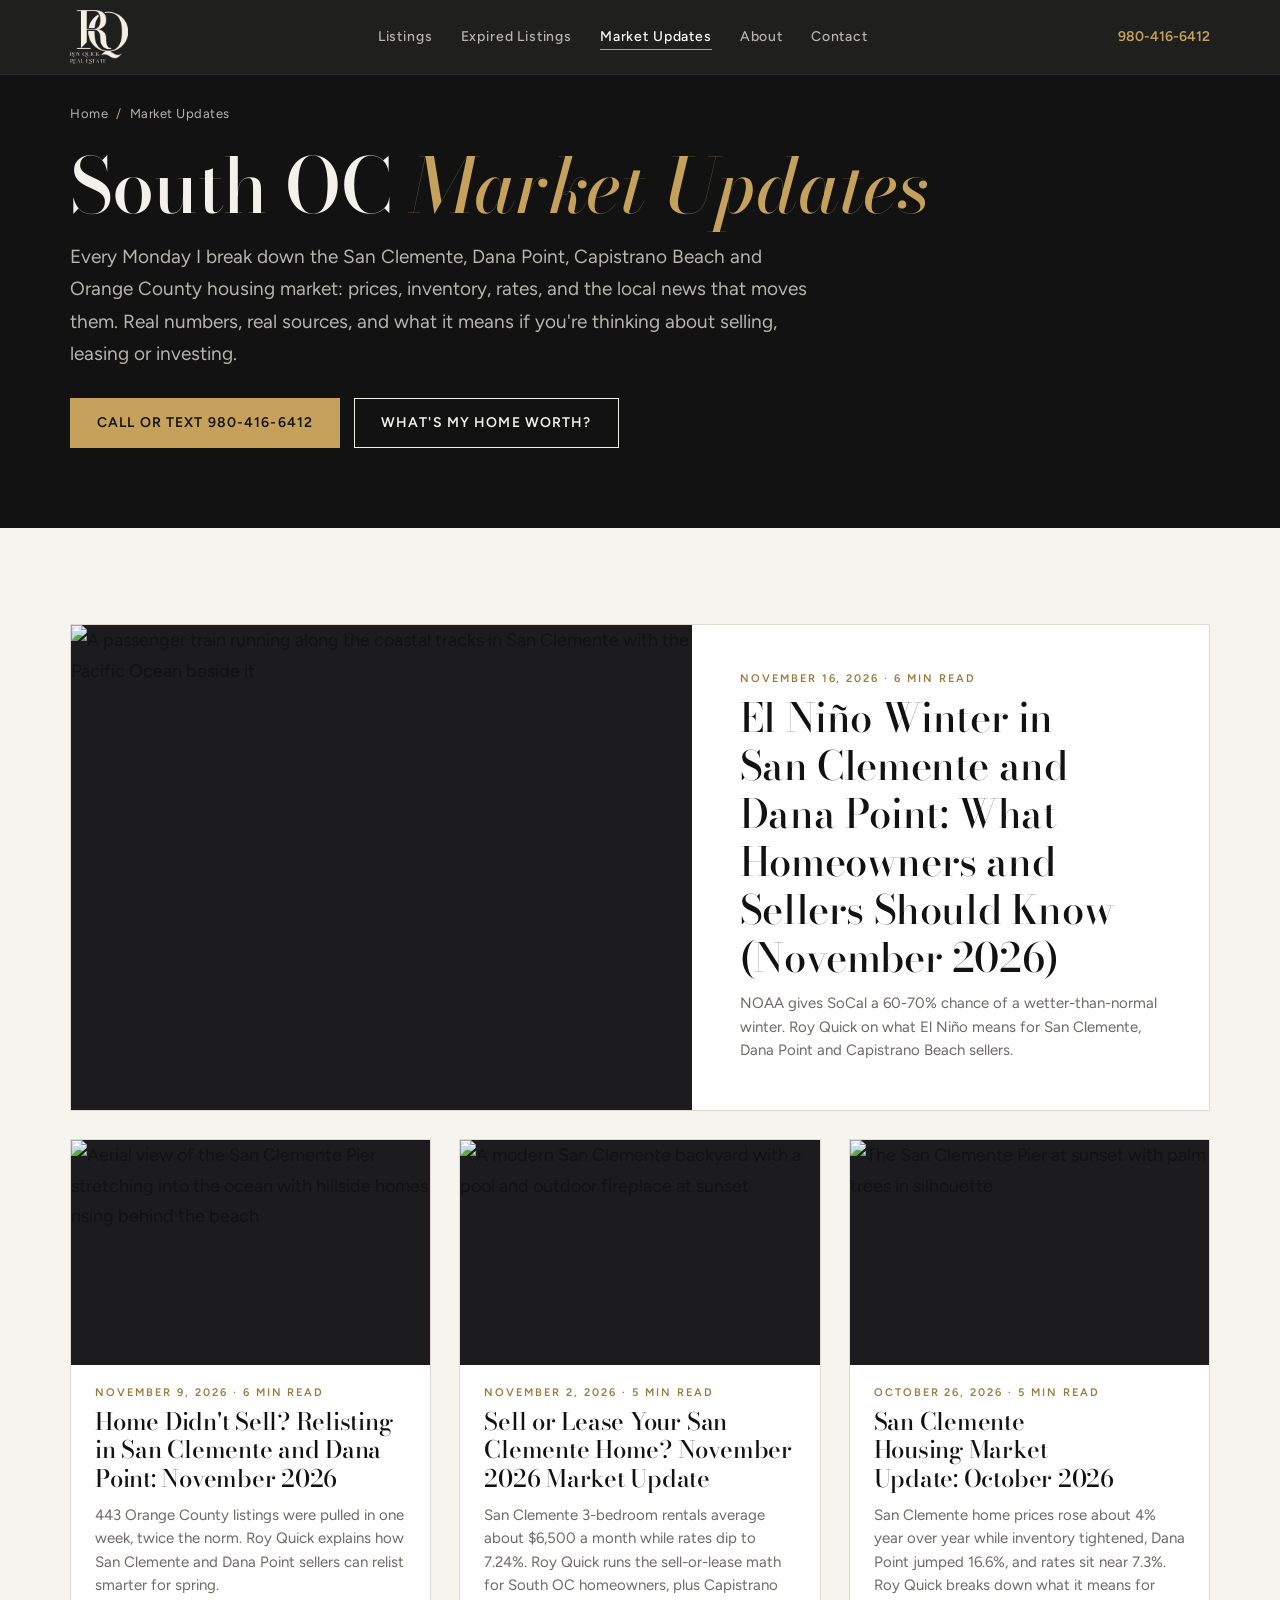
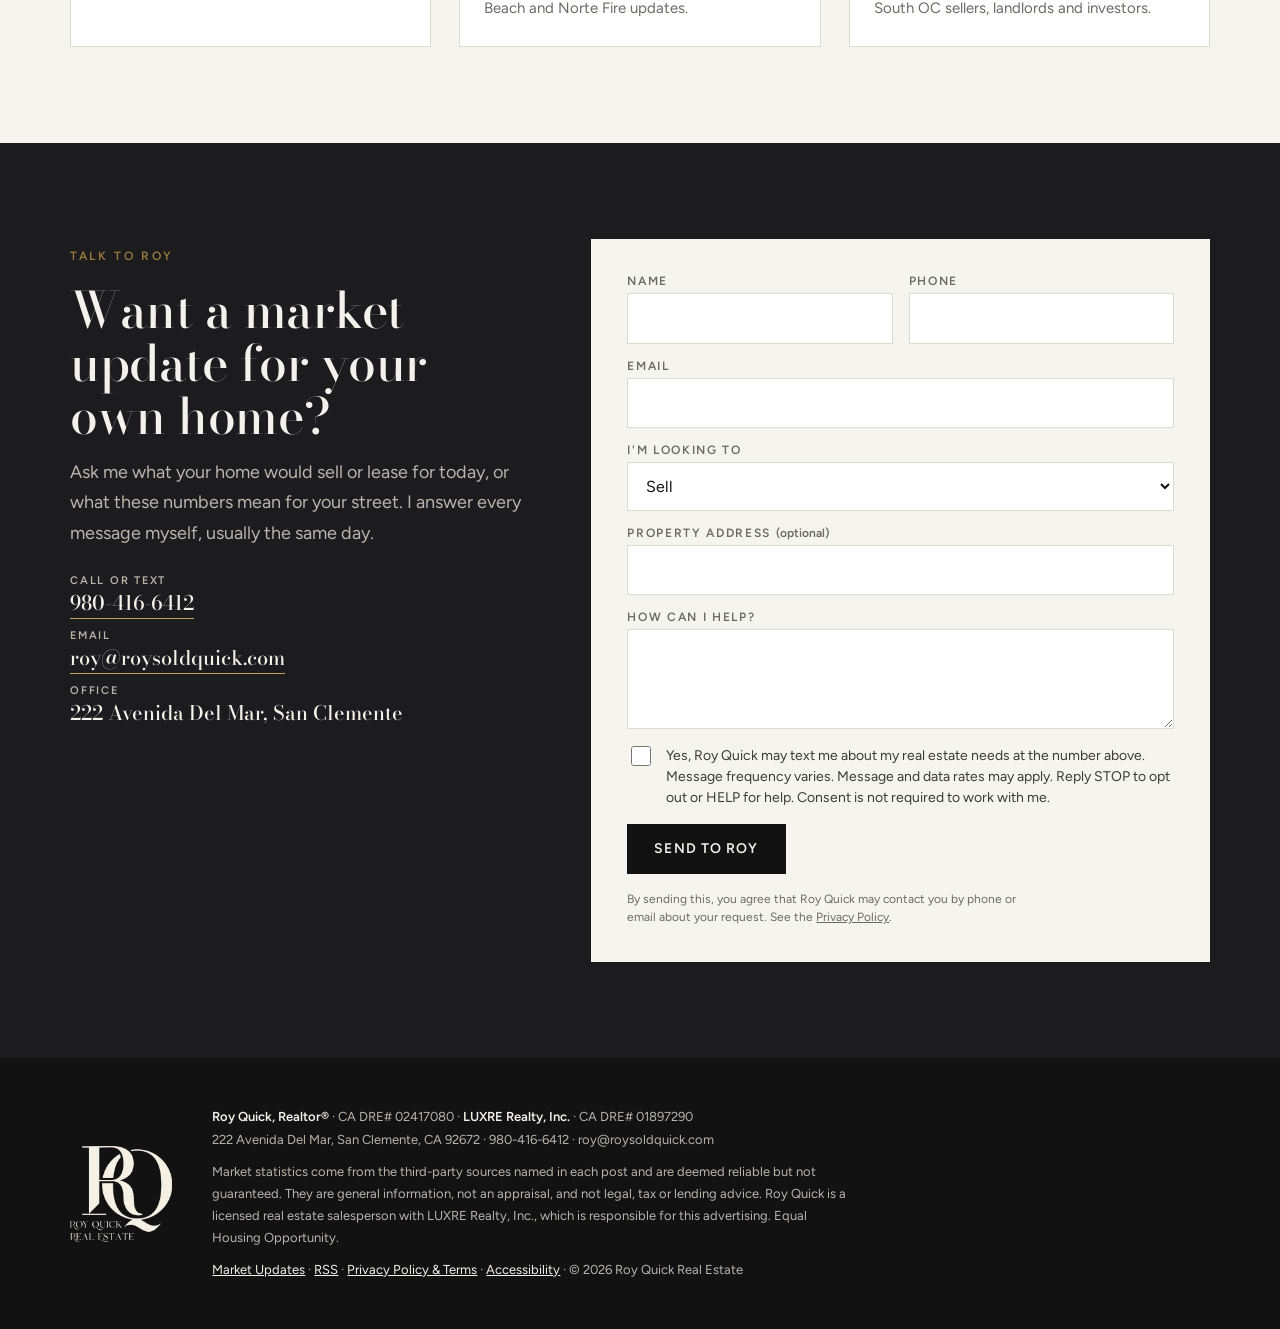
==== commit a1095d10: "Draft Nov 16 Market Update: El Niño winter and San Clemente / Dana Point sellers Co-Authored-By: Cla" ====
--- a/market-updates/index.html
+++ b/market-updates/index.html
@@ -12,7 +12,7 @@
 <meta property="og:title" content="South OC Market Updates from Roy Quick">
 <meta property="og:description" content="Weekly San Clemente, Dana Point and Orange County housing market updates, with sources.">
 <meta property="og:url" content="https://roysoldquick.com/market-updates/">
-<meta property="og:image" content="https://images.unsplash.com/photo-1519050959391-ce49bd1a6058?auto=format&amp;fit=crop&amp;w=1200&amp;q=75">
+<meta property="og:image" content="https://images.unsplash.com/photo-1648408456375-94f9047e78de?auto=format&amp;fit=crop&amp;w=1200&amp;q=75">
 <meta name="twitter:card" content="summary_large_image">
 <link rel="preconnect" href="https://fonts.googleapis.com">
 <link rel="preconnect" href="https://fonts.gstatic.com" crossorigin>
@@ -38,6 +38,13 @@
     "@id": "https://roysoldquick.com/#roy"
    },
    "blogPost": [
+    {
+     "@type": "BlogPosting",
+     "headline": "El Niño Winter in San Clemente and Dana Point: What Homeowners and Sellers Should Know (November 2026)",
+     "url": "https://roysoldquick.com/market-updates/el-nino-winter-san-clemente-dana-point-sellers-november-2026/",
+     "datePublished": "2026-11-16T09:00:00-08:00",
+     "image": "https://images.unsplash.com/photo-1648408456375-94f9047e78de?auto=format&fit=crop&w=1200&q=75"
+    },
     {
      "@type": "BlogPosting",
      "headline": "Home Didn't Sell? Relisting in San Clemente and Dana Point: November 2026",
@@ -201,8 +208,16 @@
   </div>
 </section>
 <div class="wrap"><div class="posts">
-<a class="pcard feature" href="/market-updates/relist-san-clemente-dana-point-home-november-2026/">
-  <div class="ph"><img src="https://images.unsplash.com/photo-1519050959391-ce49bd1a6058?auto=format&amp;fit=crop&amp;w=1400&amp;q=75" alt="Aerial view of the San Clemente Pier stretching into the ocean with hillside homes rising behind the beach" loading="lazy" width="1400" height="875"></div>
+<a class="pcard feature" href="/market-updates/el-nino-winter-san-clemente-dana-point-sellers-november-2026/">
+  <div class="ph"><img src="https://images.unsplash.com/photo-1648408456375-94f9047e78de?auto=format&amp;fit=crop&amp;w=1400&amp;q=75" alt="A passenger train running along the coastal tracks in San Clemente with the Pacific Ocean beside it" loading="lazy" width="1400" height="875"></div>
+  <div class="pb">
+    <span class="meta">November 16, 2026 · 6 min read</span>
+    <h2>El Niño Winter in San Clemente and Dana Point: What Homeowners and Sellers Should Know (November 2026)</h2>
+    <p>NOAA gives SoCal a 60-70% chance of a wetter-than-normal winter. Roy Quick on what El Niño means for San Clemente, Dana Point and Capistrano Beach sellers.</p>
+  </div>
+</a>
+<a class="pcard" href="/market-updates/relist-san-clemente-dana-point-home-november-2026/">
+  <div class="ph"><img src="https://images.unsplash.com/photo-1519050959391-ce49bd1a6058?auto=format&amp;fit=crop&amp;w=800&amp;q=75" alt="Aerial view of the San Clemente Pier stretching into the ocean with hillside homes rising behind the beach" loading="lazy" width="800" height="500"></div>
   <div class="pb">
     <span class="meta">November 9, 2026 · 6 min read</span>
     <h2>Home Didn&#x27;t Sell? Relisting in San Clemente and Dana Point: November 2026</h2>
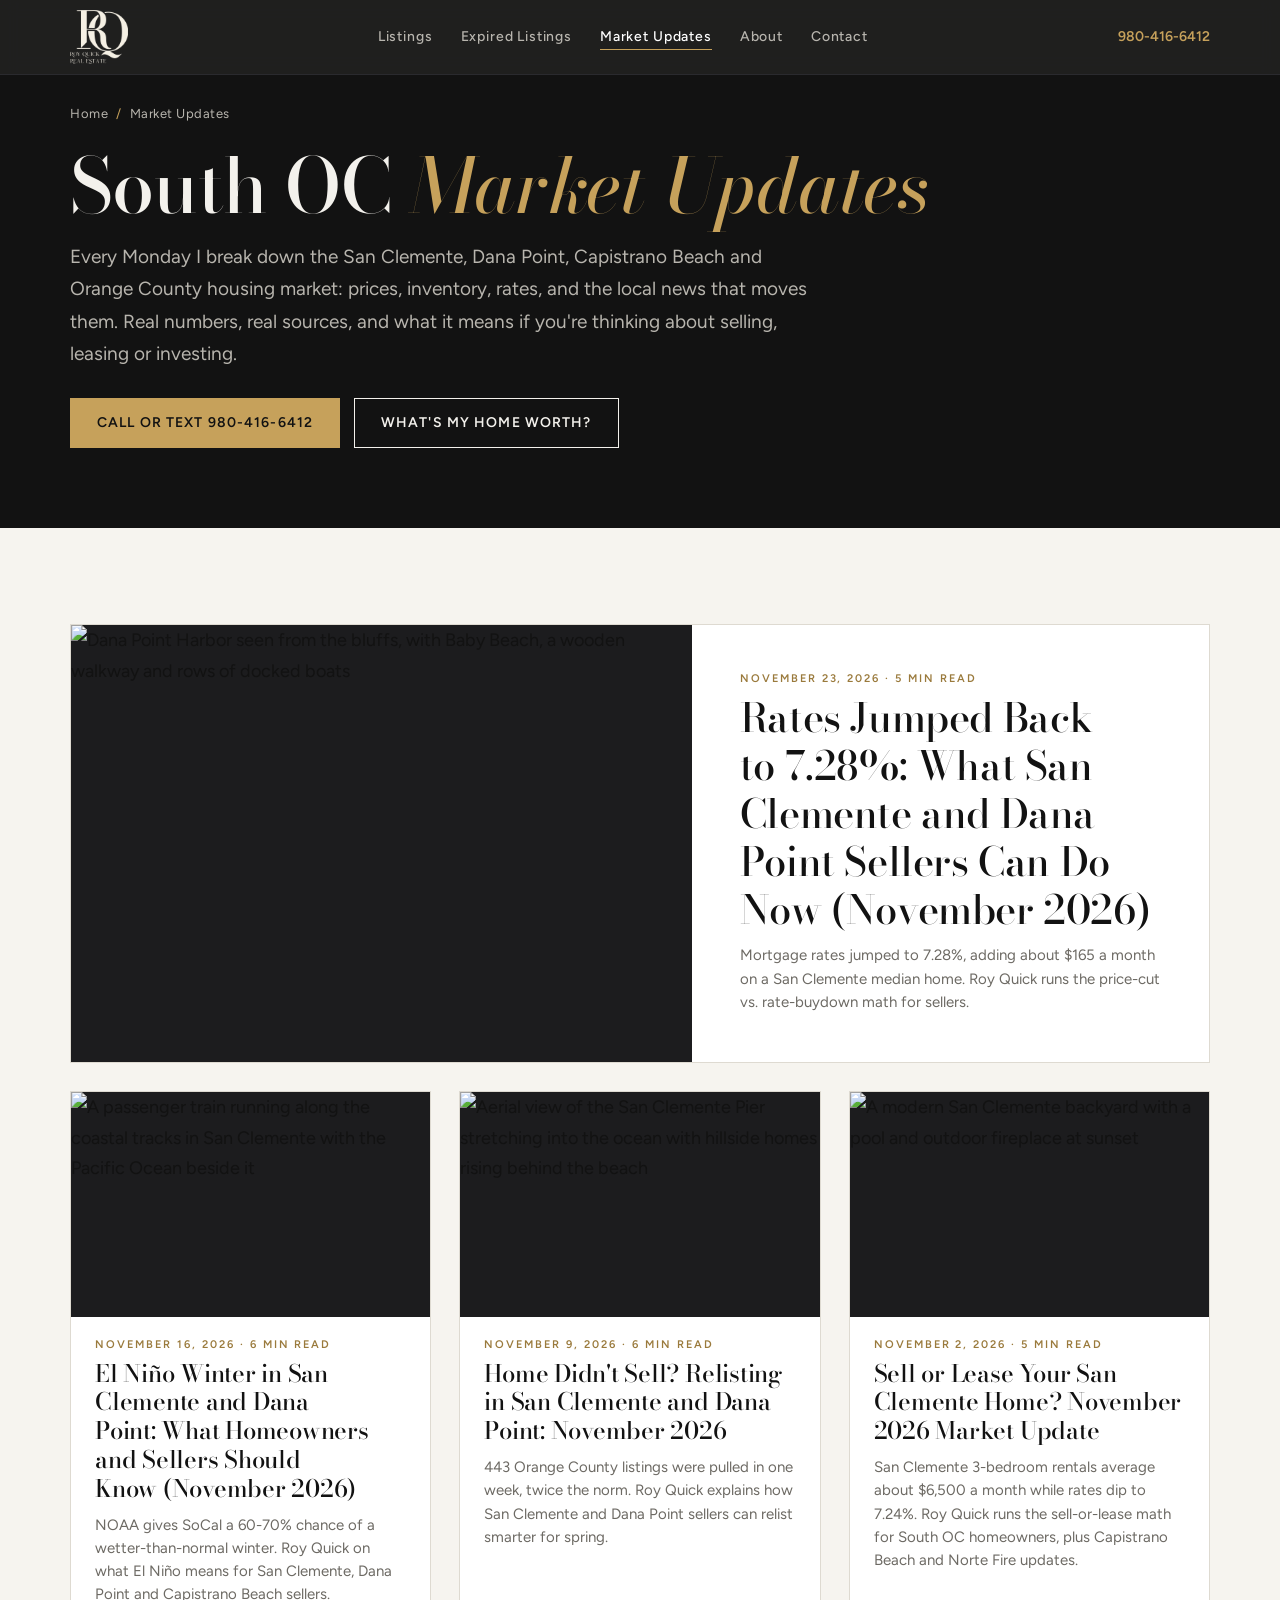
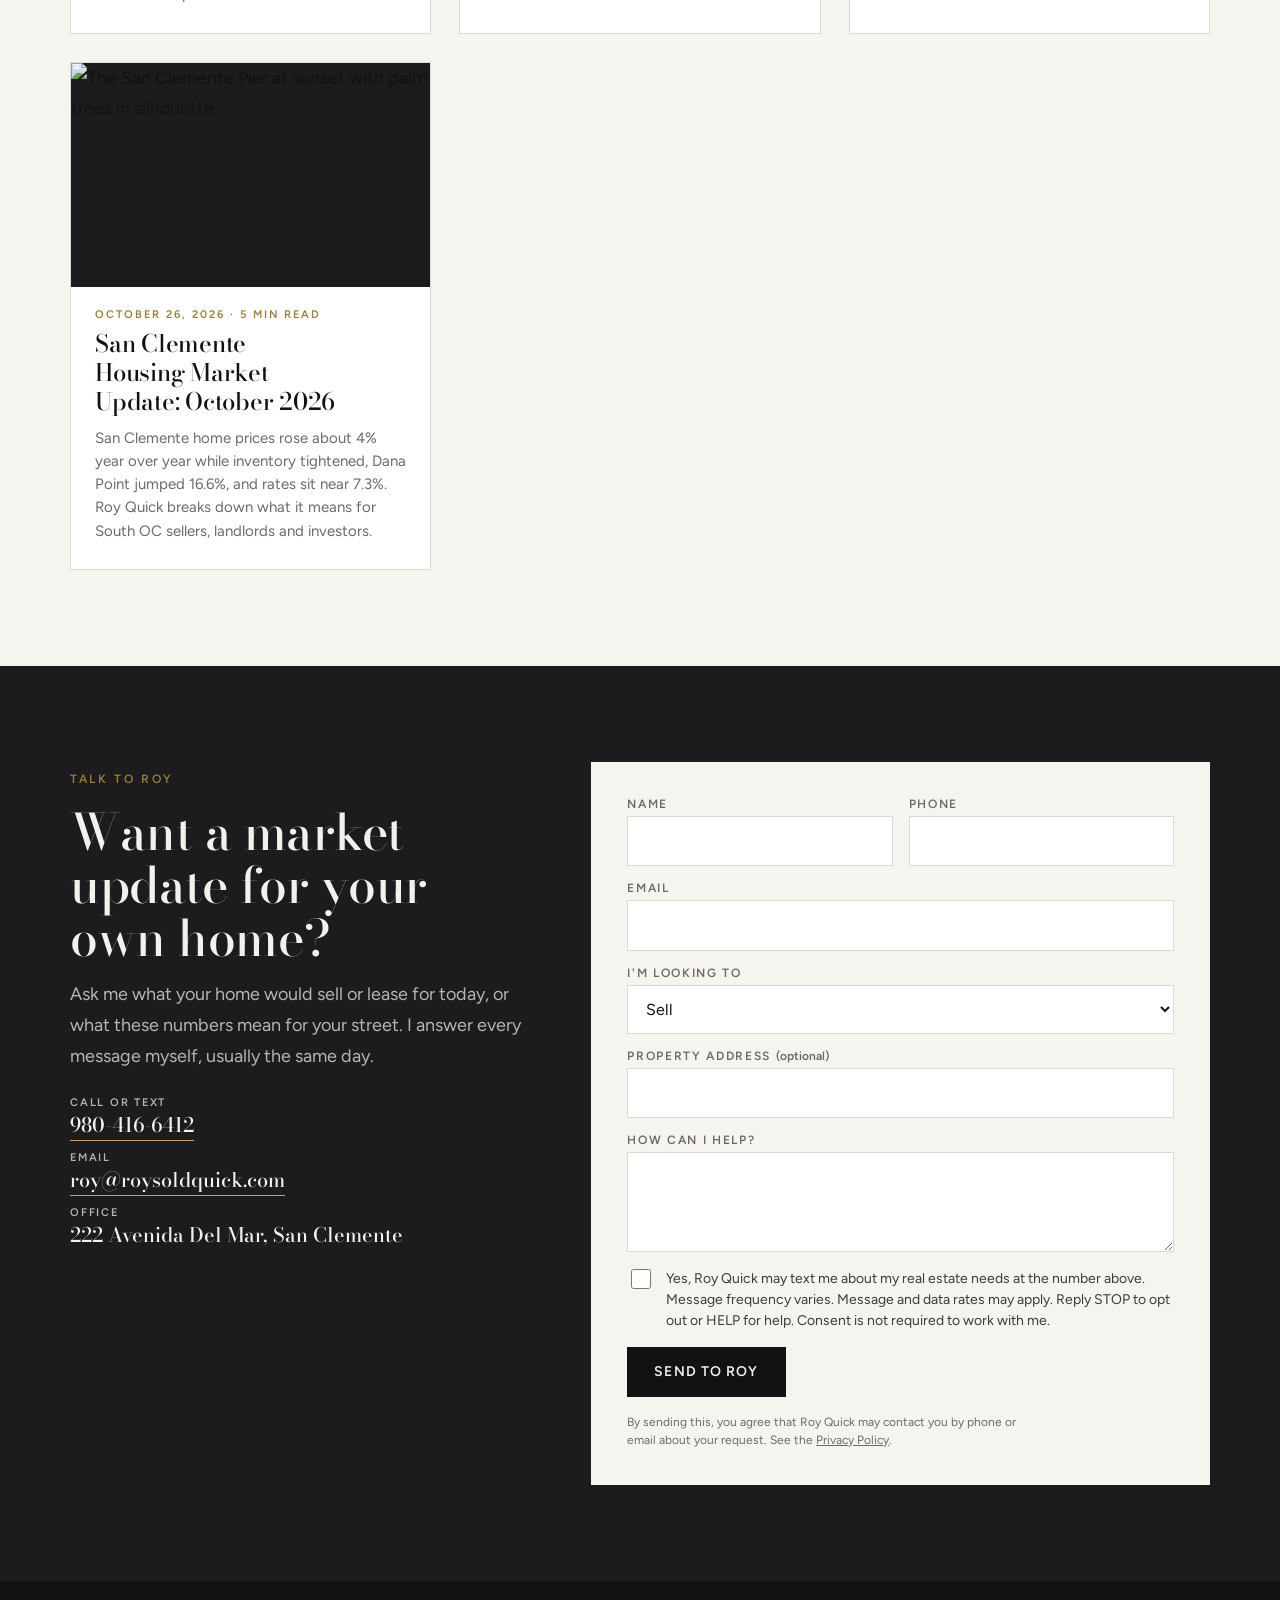
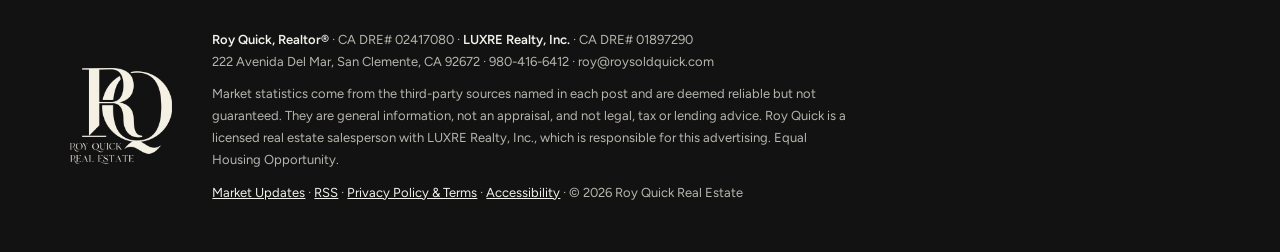
==== commit 1a3e04af: "Draft Nov 23 Market Update: rates jump to 7.28% and what San Clemente / Dana Point sellers can do Co" ====
--- a/market-updates/index.html
+++ b/market-updates/index.html
@@ -12,7 +12,7 @@
 <meta property="og:title" content="South OC Market Updates from Roy Quick">
 <meta property="og:description" content="Weekly San Clemente, Dana Point and Orange County housing market updates, with sources.">
 <meta property="og:url" content="https://roysoldquick.com/market-updates/">
-<meta property="og:image" content="https://images.unsplash.com/photo-1648408456375-94f9047e78de?auto=format&amp;fit=crop&amp;w=1200&amp;q=75">
+<meta property="og:image" content="https://images.unsplash.com/photo-1718145542654-d48bfc8fc05e?auto=format&amp;fit=crop&amp;w=1200&amp;q=75">
 <meta name="twitter:card" content="summary_large_image">
 <link rel="preconnect" href="https://fonts.googleapis.com">
 <link rel="preconnect" href="https://fonts.gstatic.com" crossorigin>
@@ -38,6 +38,13 @@
     "@id": "https://roysoldquick.com/#roy"
    },
    "blogPost": [
+    {
+     "@type": "BlogPosting",
+     "headline": "Rates Jumped Back to 7.28%: What San Clemente and Dana Point Sellers Can Do Now (November 2026)",
+     "url": "https://roysoldquick.com/market-updates/rates-jump-san-clemente-dana-point-sellers-november-2026/",
+     "datePublished": "2026-11-23T09:00:00-08:00",
+     "image": "https://images.unsplash.com/photo-1718145542654-d48bfc8fc05e?auto=format&fit=crop&w=1200&q=75"
+    },
     {
      "@type": "BlogPosting",
      "headline": "El Niño Winter in San Clemente and Dana Point: What Homeowners and Sellers Should Know (November 2026)",
@@ -208,8 +215,16 @@
   </div>
 </section>
 <div class="wrap"><div class="posts">
-<a class="pcard feature" href="/market-updates/el-nino-winter-san-clemente-dana-point-sellers-november-2026/">
-  <div class="ph"><img src="https://images.unsplash.com/photo-1648408456375-94f9047e78de?auto=format&amp;fit=crop&amp;w=1400&amp;q=75" alt="A passenger train running along the coastal tracks in San Clemente with the Pacific Ocean beside it" loading="lazy" width="1400" height="875"></div>
+<a class="pcard feature" href="/market-updates/rates-jump-san-clemente-dana-point-sellers-november-2026/">
+  <div class="ph"><img src="https://images.unsplash.com/photo-1718145542654-d48bfc8fc05e?auto=format&amp;fit=crop&amp;w=1400&amp;q=75" alt="Dana Point Harbor seen from the bluffs, with Baby Beach, a wooden walkway and rows of docked boats" loading="lazy" width="1400" height="875"></div>
+  <div class="pb">
+    <span class="meta">November 23, 2026 · 5 min read</span>
+    <h2>Rates Jumped Back to 7.28%: What San Clemente and Dana Point Sellers Can Do Now (November 2026)</h2>
+    <p>Mortgage rates jumped to 7.28%, adding about $165 a month on a San Clemente median home. Roy Quick runs the price-cut vs. rate-buydown math for sellers.</p>
+  </div>
+</a>
+<a class="pcard" href="/market-updates/el-nino-winter-san-clemente-dana-point-sellers-november-2026/">
+  <div class="ph"><img src="https://images.unsplash.com/photo-1648408456375-94f9047e78de?auto=format&amp;fit=crop&amp;w=800&amp;q=75" alt="A passenger train running along the coastal tracks in San Clemente with the Pacific Ocean beside it" loading="lazy" width="800" height="500"></div>
   <div class="pb">
     <span class="meta">November 16, 2026 · 6 min read</span>
     <h2>El Niño Winter in San Clemente and Dana Point: What Homeowners and Sellers Should Know (November 2026)</h2>
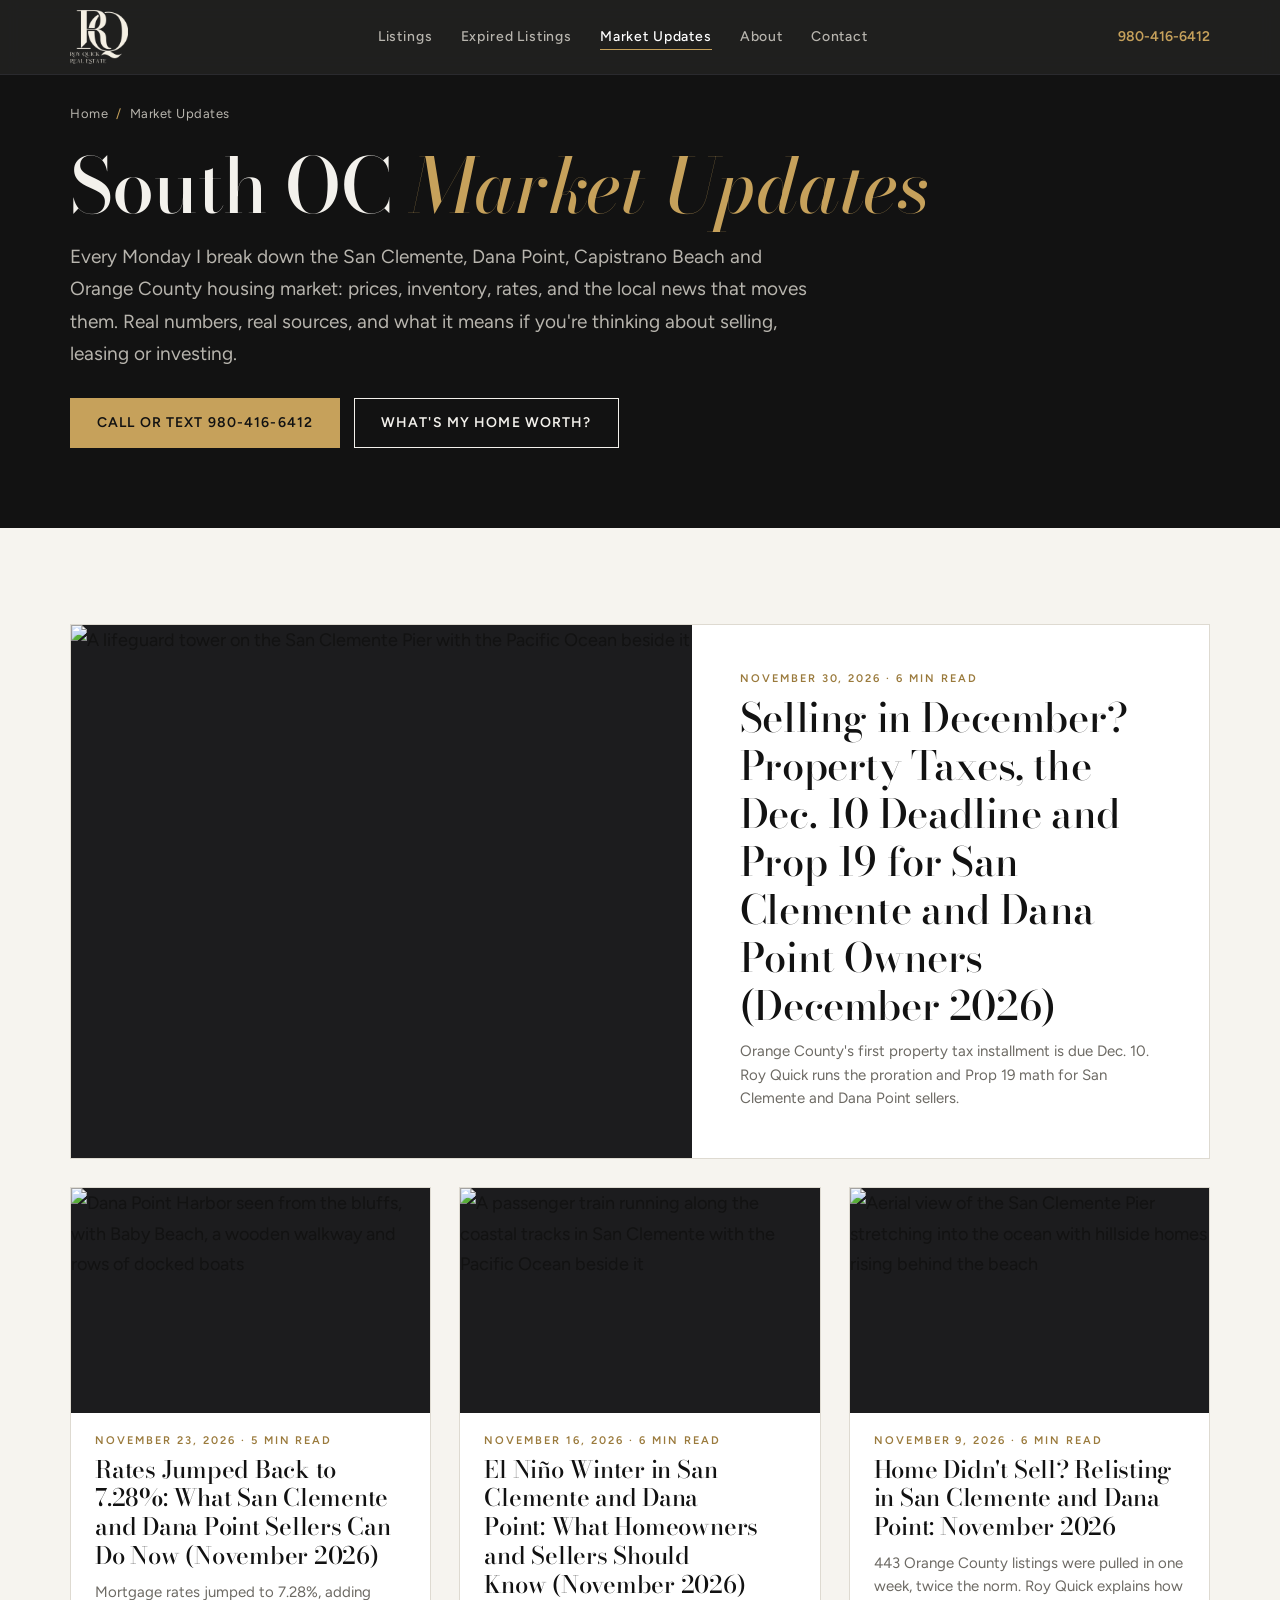
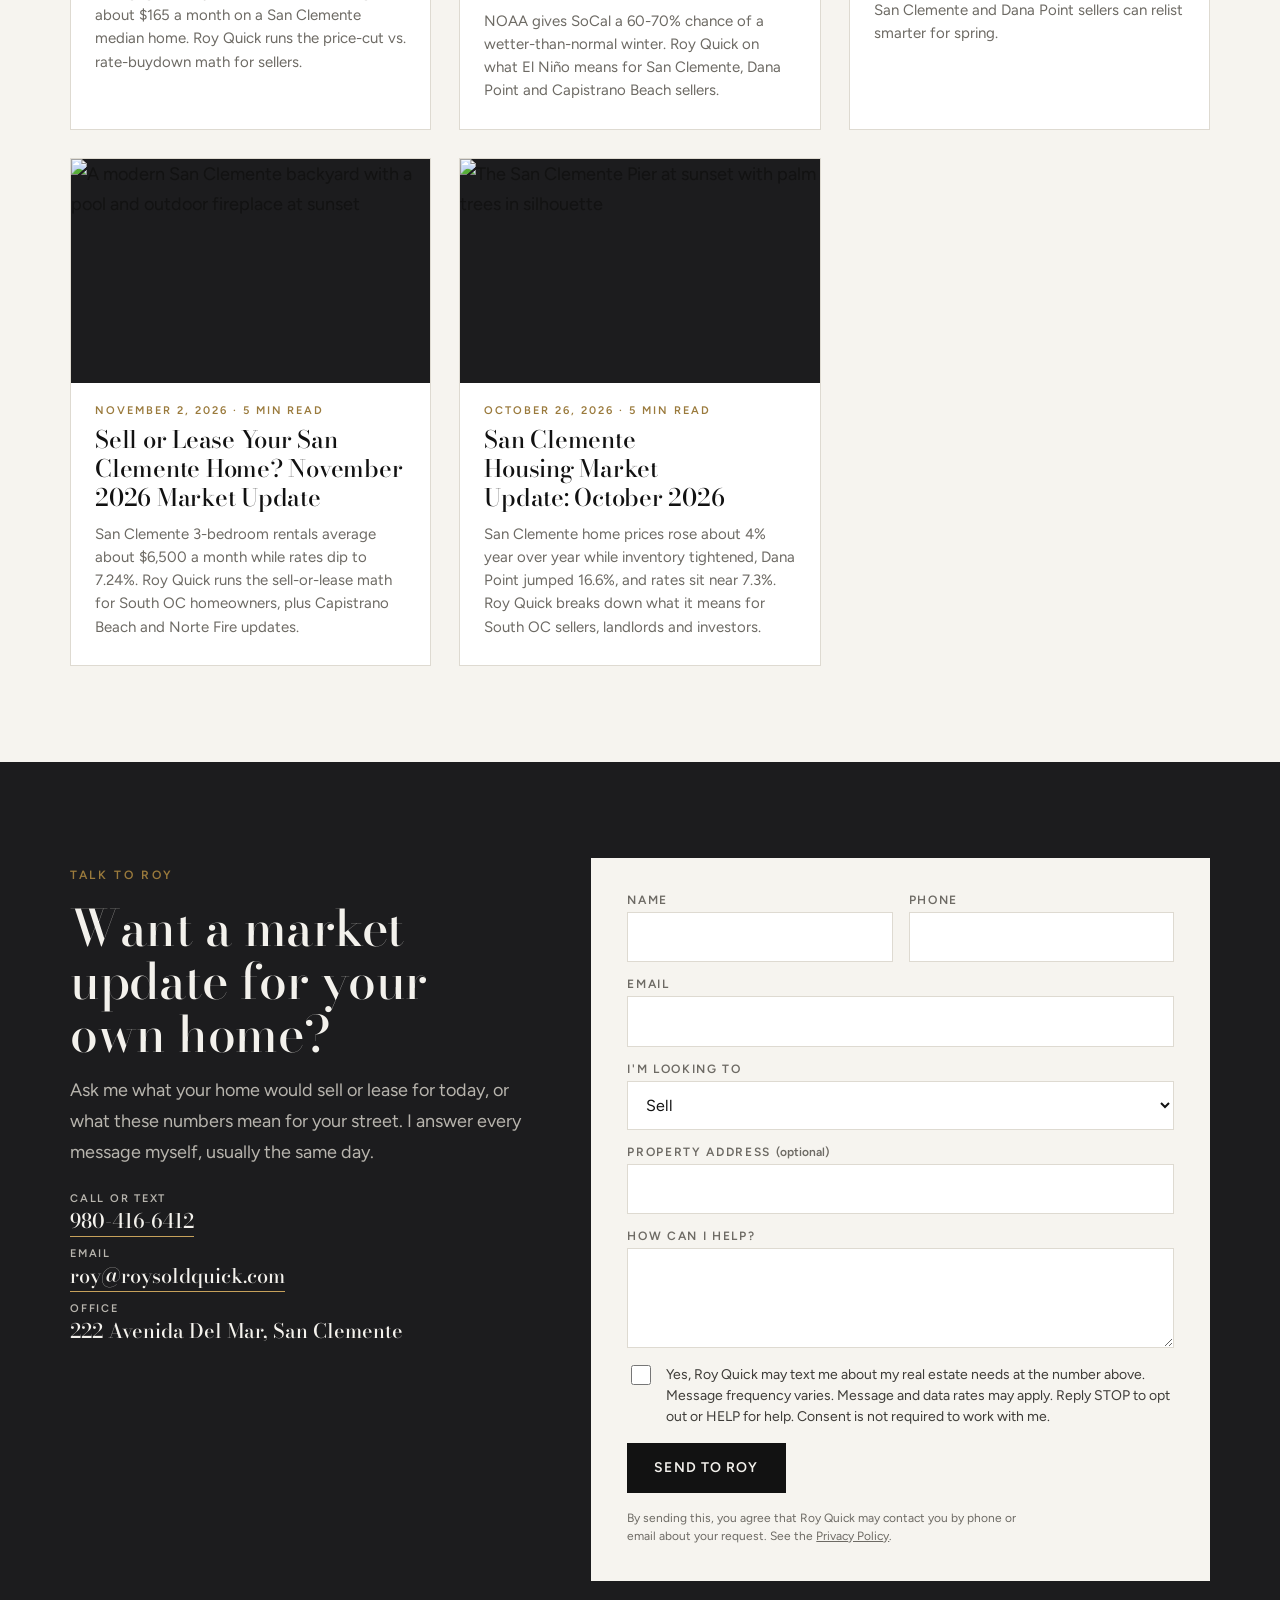
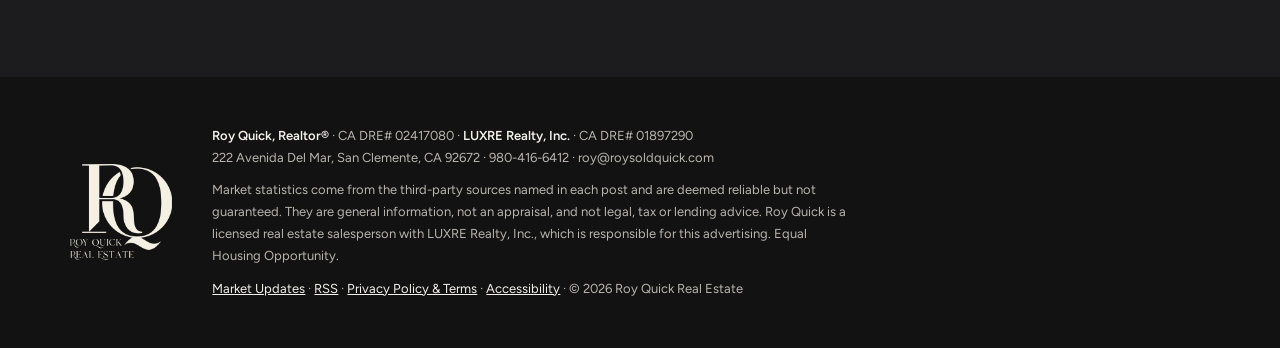
==== commit 7c444e62: "Draft Nov 30 Market Update: selling in December, property taxes and Prop 19 for San Clemente / Dana " ====
--- a/market-updates/index.html
+++ b/market-updates/index.html
@@ -12,7 +12,7 @@
 <meta property="og:title" content="South OC Market Updates from Roy Quick">
 <meta property="og:description" content="Weekly San Clemente, Dana Point and Orange County housing market updates, with sources.">
 <meta property="og:url" content="https://roysoldquick.com/market-updates/">
-<meta property="og:image" content="https://images.unsplash.com/photo-1718145542654-d48bfc8fc05e?auto=format&amp;fit=crop&amp;w=1200&amp;q=75">
+<meta property="og:image" content="https://images.unsplash.com/photo-1709869151356-2479f5e0bd99?auto=format&amp;fit=crop&amp;w=1200&amp;q=75">
 <meta name="twitter:card" content="summary_large_image">
 <link rel="preconnect" href="https://fonts.googleapis.com">
 <link rel="preconnect" href="https://fonts.gstatic.com" crossorigin>
@@ -38,6 +38,13 @@
     "@id": "https://roysoldquick.com/#roy"
    },
    "blogPost": [
+    {
+     "@type": "BlogPosting",
+     "headline": "Selling in December? Property Taxes, the Dec. 10 Deadline and Prop 19 for San Clemente and Dana Point Owners (December 2026)",
+     "url": "https://roysoldquick.com/market-updates/selling-in-december-san-clemente-dana-point-property-taxes-december-2026/",
+     "datePublished": "2026-11-30T09:00:00-08:00",
+     "image": "https://images.unsplash.com/photo-1709869151356-2479f5e0bd99?auto=format&fit=crop&w=1200&q=75"
+    },
     {
      "@type": "BlogPosting",
      "headline": "Rates Jumped Back to 7.28%: What San Clemente and Dana Point Sellers Can Do Now (November 2026)",
@@ -215,8 +222,16 @@
   </div>
 </section>
 <div class="wrap"><div class="posts">
-<a class="pcard feature" href="/market-updates/rates-jump-san-clemente-dana-point-sellers-november-2026/">
-  <div class="ph"><img src="https://images.unsplash.com/photo-1718145542654-d48bfc8fc05e?auto=format&amp;fit=crop&amp;w=1400&amp;q=75" alt="Dana Point Harbor seen from the bluffs, with Baby Beach, a wooden walkway and rows of docked boats" loading="lazy" width="1400" height="875"></div>
+<a class="pcard feature" href="/market-updates/selling-in-december-san-clemente-dana-point-property-taxes-december-2026/">
+  <div class="ph"><img src="https://images.unsplash.com/photo-1709869151356-2479f5e0bd99?auto=format&amp;fit=crop&amp;w=1400&amp;q=75" alt="A lifeguard tower on the San Clemente Pier with the Pacific Ocean beside it" loading="lazy" width="1400" height="875"></div>
+  <div class="pb">
+    <span class="meta">November 30, 2026 · 6 min read</span>
+    <h2>Selling in December? Property Taxes, the Dec. 10 Deadline and Prop 19 for San Clemente and Dana Point Owners (December 2026)</h2>
+    <p>Orange County&#x27;s first property tax installment is due Dec. 10. Roy Quick runs the proration and Prop 19 math for San Clemente and Dana Point sellers.</p>
+  </div>
+</a>
+<a class="pcard" href="/market-updates/rates-jump-san-clemente-dana-point-sellers-november-2026/">
+  <div class="ph"><img src="https://images.unsplash.com/photo-1718145542654-d48bfc8fc05e?auto=format&amp;fit=crop&amp;w=800&amp;q=75" alt="Dana Point Harbor seen from the bluffs, with Baby Beach, a wooden walkway and rows of docked boats" loading="lazy" width="800" height="500"></div>
   <div class="pb">
     <span class="meta">November 23, 2026 · 5 min read</span>
     <h2>Rates Jumped Back to 7.28%: What San Clemente and Dana Point Sellers Can Do Now (November 2026)</h2>
